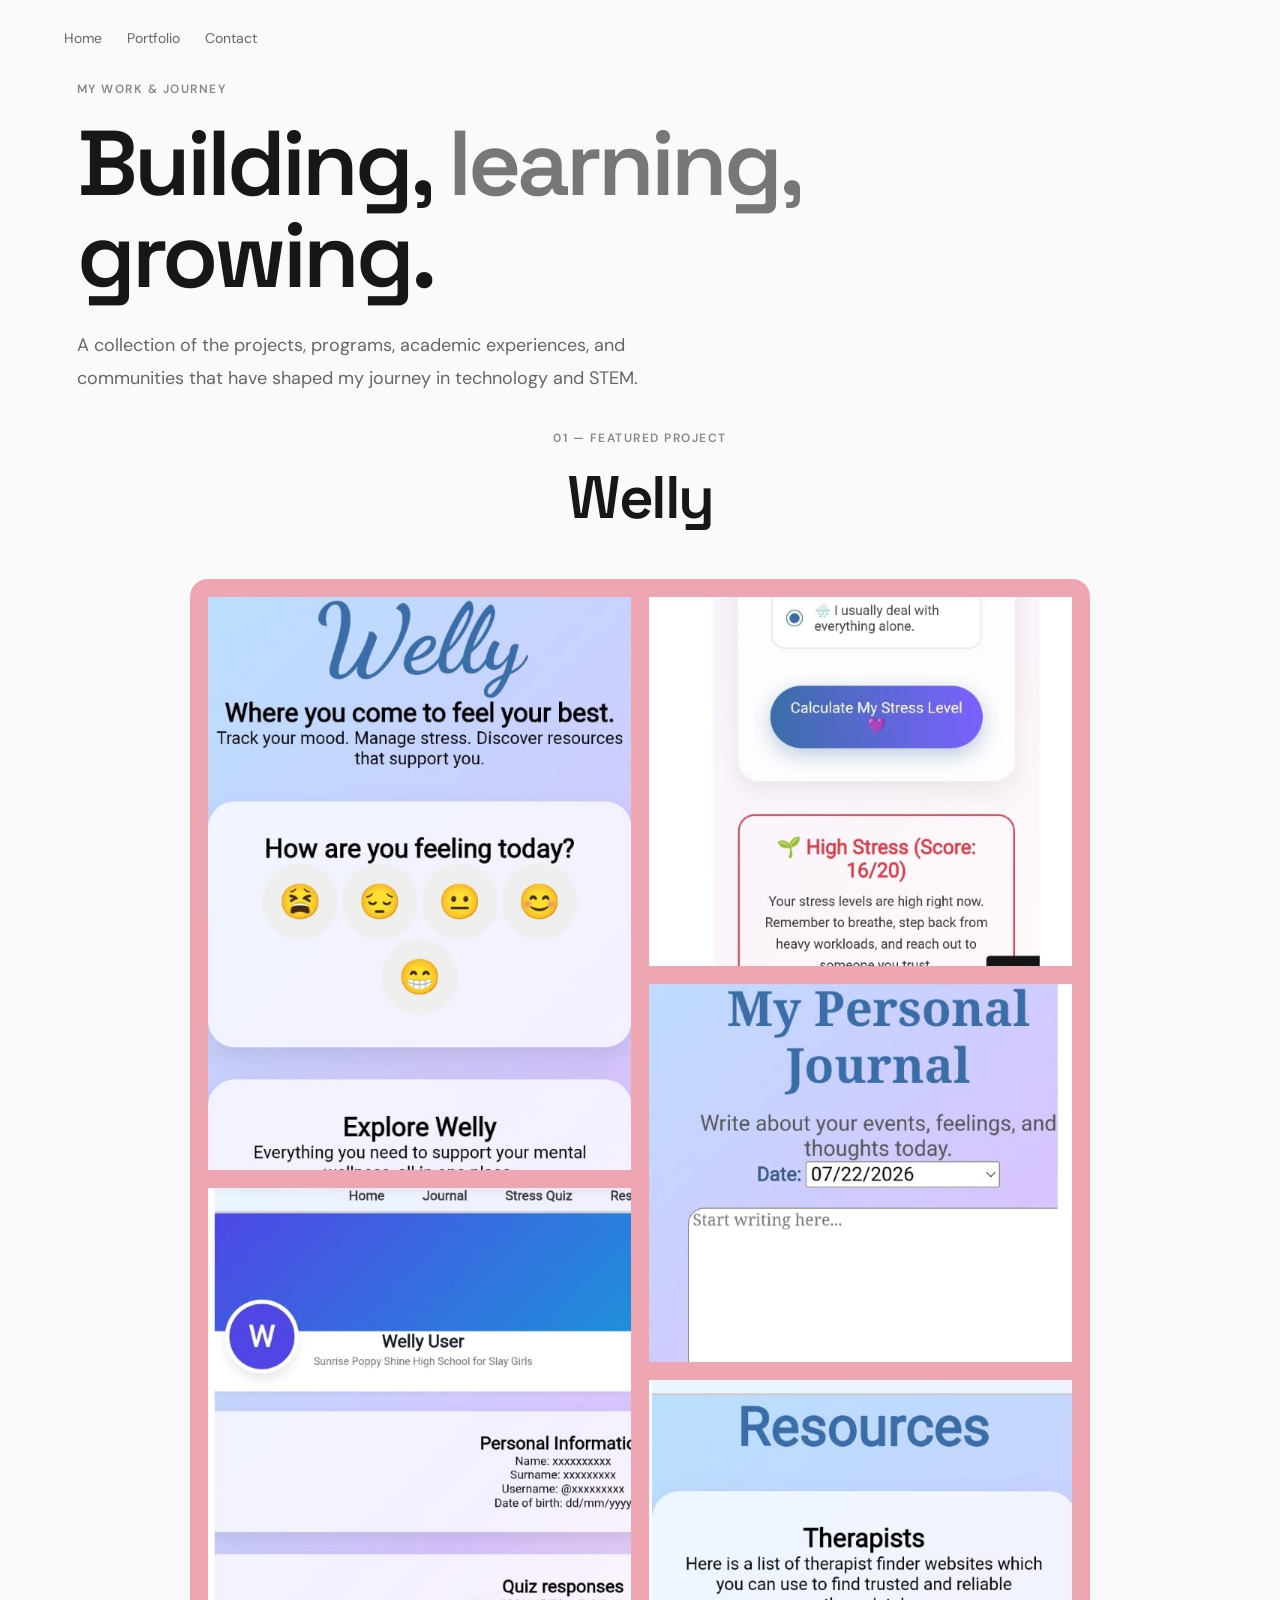
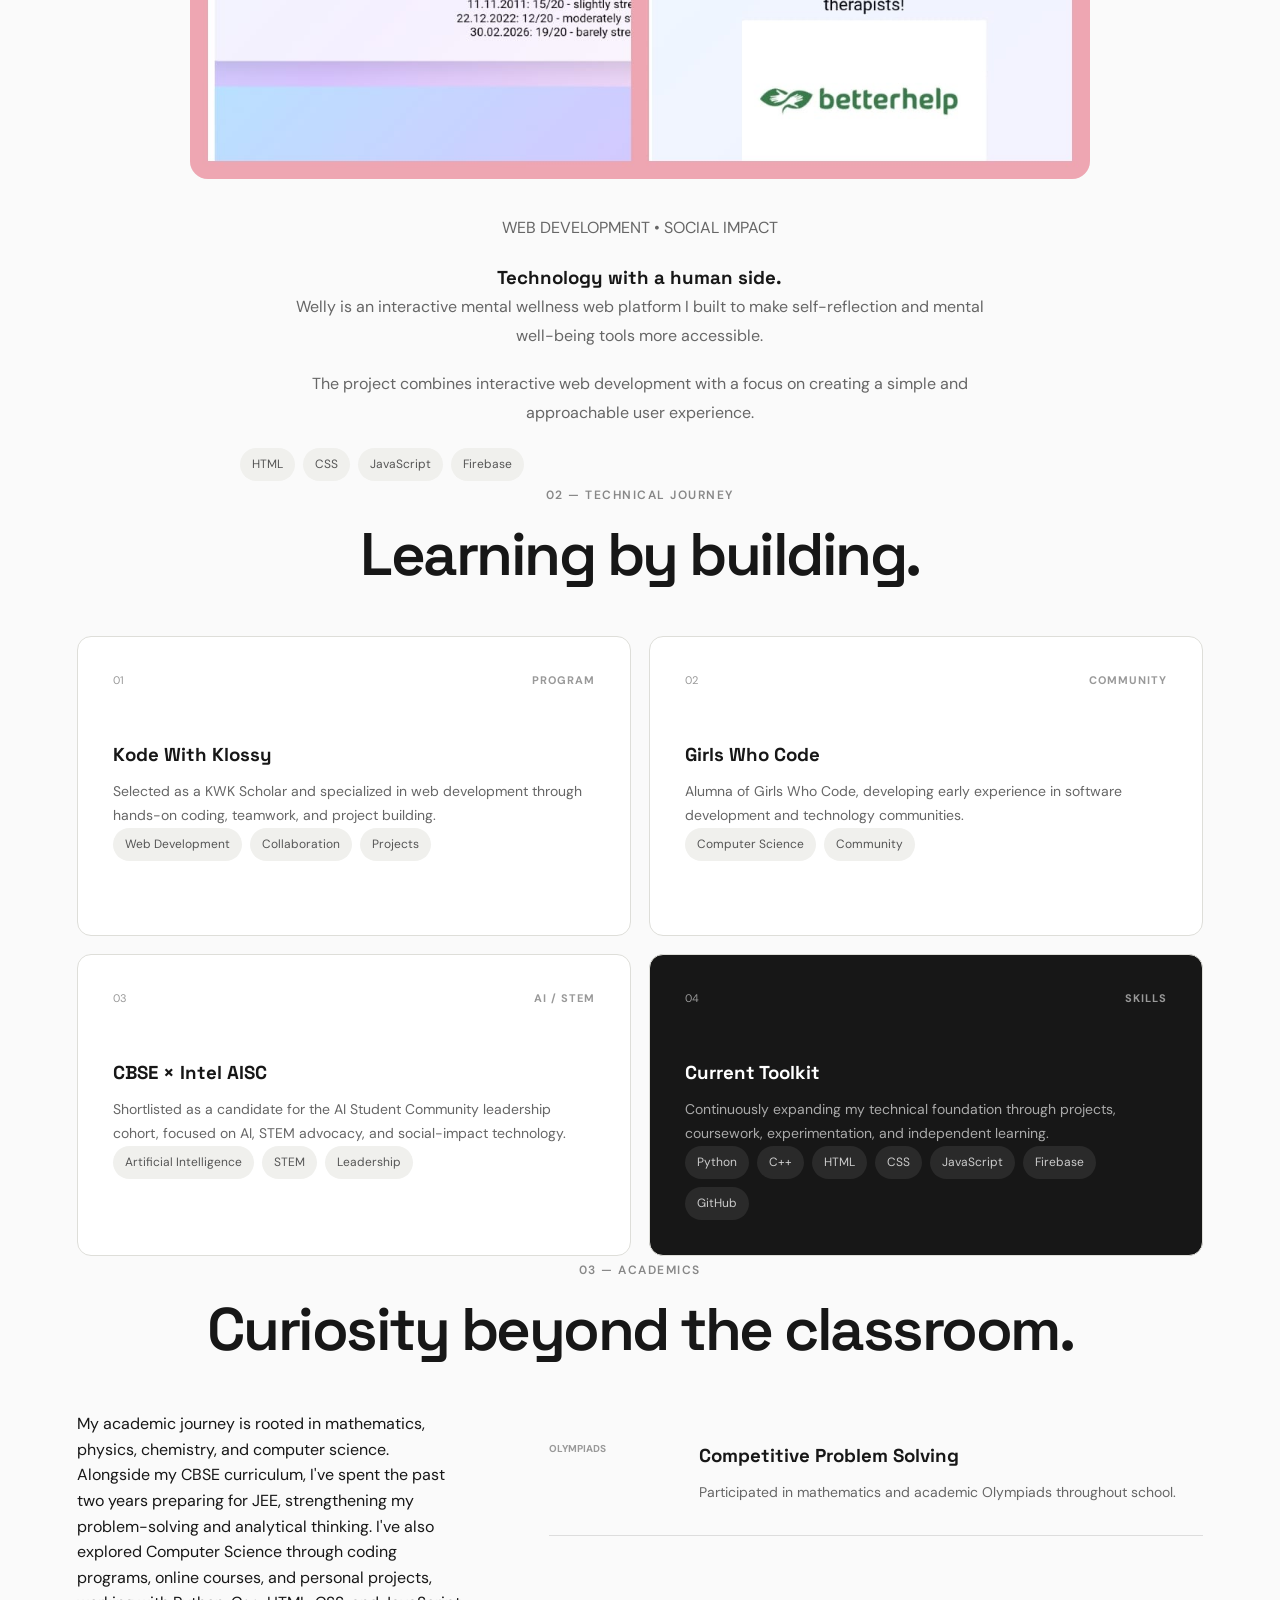
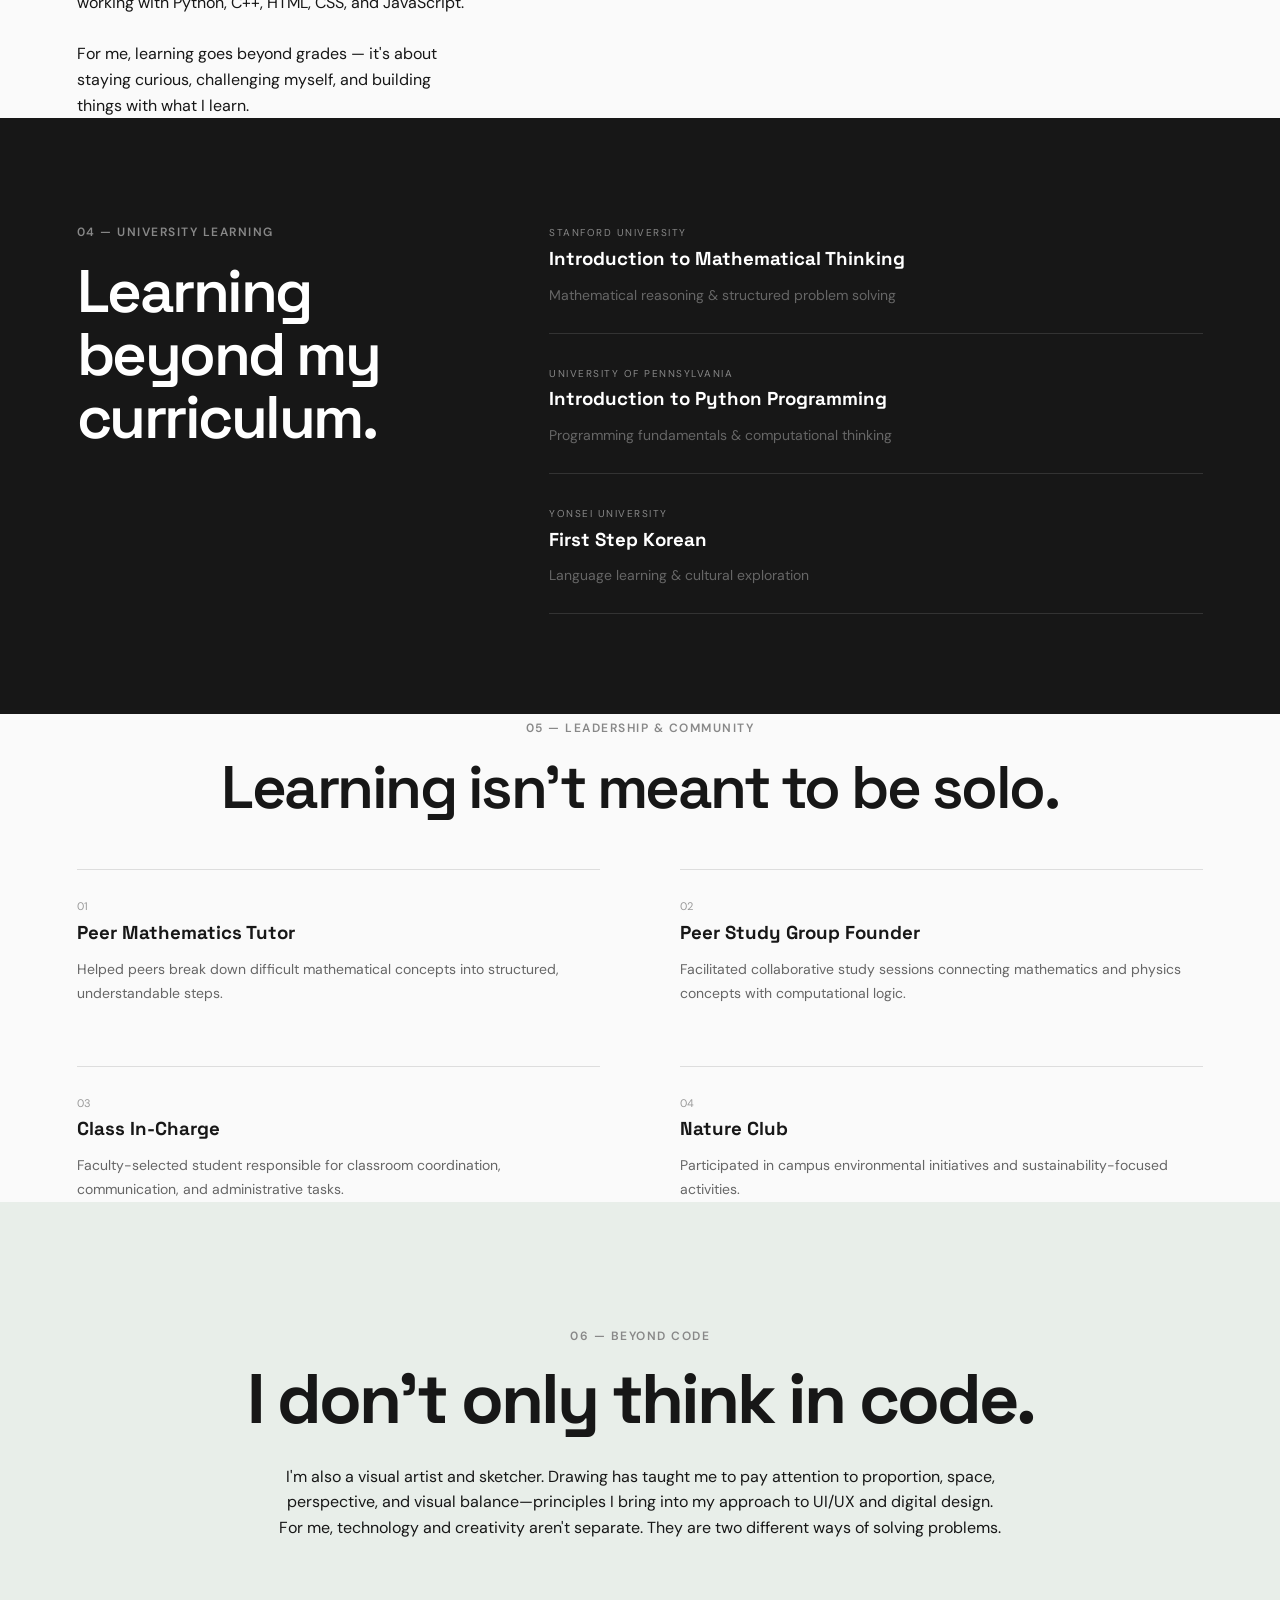
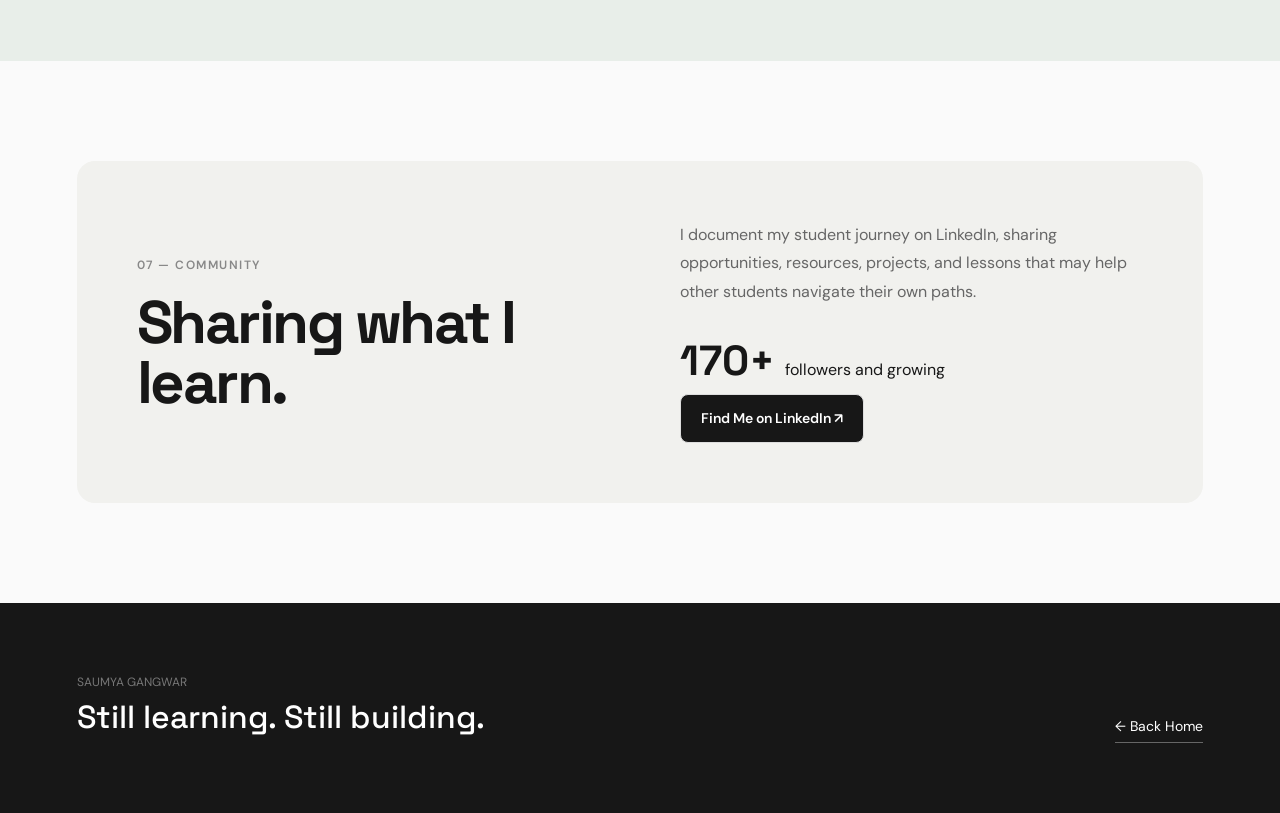
==== portfolio.html @ 882fe570 "Revise academic section in portfolio.html Updated academic introduction and removed details for grad" ====
<!DOCTYPE html>
<html lang="en">

<head>
    <meta charset="UTF-8">
    <meta name="viewport" content="width=device-width, initial-scale=1.0">

    <title>Portfolio | Saumya Gangwar</title>

    <link rel="stylesheet" href="style.css">
</head>

<body>

    <!-- ================= NAVIGATION ================= -->

    <nav>
        
        <ul class="nav-links">
            <li>
                <a href="index.html">Home</a>
            </li>

            <li>
                <a href="portfolio.html" class="active">Portfolio</a>
            </li>

            <li>
                <a href="#contact">Contact</a>
            </li>
        </ul>
    </nav>


    <!-- ================= PORTFOLIO HERO ================= -->

    <header class="portfolio-hero">

        <div class="portfolio-hero-inner">

            <p class="eyebrow">
                MY WORK & JOURNEY
            </p>

            <h1>
                Building,
                <span>learning,</span>
                growing.
            </h1>

            <p class="portfolio-intro">
                A collection of the projects, programs, academic
                experiences, and communities that have shaped my
                journey in technology and STEM.
            </p>

        </div>

    </header>


    <!-- ================= FEATURED PROJECT ================= -->

    <section class="portfolio-section featured-work">

        <div class="section-heading">

            <div>
                <p class="section-label">
                    01 — FEATURED PROJECT
                </p>

                <h2>
                    Welly
                </h2>
            </div>

            <p class="section-number">
                01
            </p>

        </div>


        <!-- WELLY PROJECT -->

        <div class="featured-project">

            <!-- IMAGE -->

            <div class="project-image">

                <img
                    src="welly.jpeg"
                    alt="Welly mental wellness platform"
                >

            </div>


            <!-- PROJECT INFORMATION -->

            <div class="featured-content">

                <p class="project-category">
                    WEB DEVELOPMENT • SOCIAL IMPACT
                </p>

                <h3>
                    Technology with a
                    human side.
                </h3>

                <p>
                    Welly is an interactive mental wellness web
                    platform I built to make self-reflection and
                    mental well-being tools more accessible.
                </p>

                <p>
                    The project combines interactive web development
                    with a focus on creating a simple and approachable
                    user experience.
                </p>


                <!-- TECHNOLOGIES -->

                <div class="tech-stack">

                    <span>HTML</span>
                    <span>CSS</span>
                    <span>JavaScript</span>
                    <span>Firebase</span>

                </div>

            </div>

        </div>

    </section>


    <!-- ================= TECHNICAL JOURNEY ================= -->

    <section class="portfolio-section light-section">

        <div class="section-heading">

            <div>

                <p class="section-label">
                    02 — TECHNICAL JOURNEY
                </p>

                <h2>
                    Learning by building.
                </h2>

            </div>

            <p class="section-number">
                02
            </p>

        </div>


        <div class="experience-grid">


            <!-- KODE WITH KLOSSY -->

            <article class="experience-card">

                <div class="card-top">

                    <span class="card-number">
                        01
                    </span>

                    <span class="card-type">
                        PROGRAM
                    </span>

                </div>

                <h3>
                    Kode With Klossy
                </h3>

                <p>
                    Selected as a KWK Scholar and specialized in
                    web development through hands-on coding,
                    teamwork, and project building.
                </p>

                <div class="card-tags">

                    <span>Web Development</span>
                    <span>Collaboration</span>
                    <span>Projects</span>

                </div>

            </article>


            <!-- GIRLS WHO CODE -->

            <article class="experience-card">

                <div class="card-top">

                    <span class="card-number">
                        02
                    </span>

                    <span class="card-type">
                        COMMUNITY
                    </span>

                </div>

                <h3>
                    Girls Who Code
                </h3>

                <p>
                    Alumna of Girls Who Code, developing early
                    experience in software development and
                    technology communities.
                </p>

                <div class="card-tags">

                    <span>Computer Science</span>
                    <span>Community</span>

                </div>

            </article>


            <!-- AI STUDENT COMMUNITY -->

            <article class="experience-card">

                <div class="card-top">

                    <span class="card-number">
                        03
                    </span>

                    <span class="card-type">
                        AI / STEM
                    </span>

                </div>

                <h3>
                    CBSE × Intel AISC
                </h3>

                <p>
                    Shortlisted as a candidate for the AI Student
                    Community leadership cohort, focused on
                    AI, STEM advocacy, and social-impact technology.
                </p>

                <div class="card-tags">

                    <span>Artificial Intelligence</span>
                    <span>STEM</span>
                    <span>Leadership</span>

                </div>

            </article>


            <!-- SKILLS -->

            <article class="experience-card dark-card">

                <div class="card-top">

                    <span class="card-number">
                        04
                    </span>

                    <span class="card-type">
                        SKILLS
                    </span>

                </div>

                <h3>
                    Current Toolkit
                </h3>

                <p>
                    Continuously expanding my technical foundation
                    through projects, coursework, experimentation,
                    and independent learning.
                </p>

                <div class="card-tags">

                    <span>Python</span>
                    <span>C++</span>
                    <span>HTML</span>
                    <span>CSS</span>
                    <span>JavaScript</span>
                    <span>Firebase</span>
                    <span>GitHub</span>

                </div>

            </article>

        </div>

    </section>


    <!-- ================= ACADEMICS ================= -->

    <section class="portfolio-section">

        <div class="section-heading">

            <div>

                <p class="section-label">
                    03 — ACADEMICS
                </p>

                <h2>
                    Curiosity beyond
                    the classroom.
                </h2>

            </div>

            <p class="section-number">
                03
            </p>

        </div>


        <div class="academic-layout">


            <div class="academic-intro">

               <p>
    My academic journey is rooted in mathematics,
    physics, chemistry, and computer science.
</p>

<p>
    Alongside my CBSE curriculum, I've spent the past two years
    preparing for JEE, strengthening my problem-solving and
    analytical thinking. I've also explored Computer Science
    through coding programs, online courses, and personal projects,
    working with Python, C++, HTML, CSS, and JavaScript.
    <br><br>
    For me, learning goes beyond grades — it's about staying
    curious, challenging myself, and building things with what I learn.
</p>
            </div>


            <div class="academic-list">


                


              
                    


                <div class="academic-item">

                    <span class="academic-year">
                        OLYMPIADS
                    </span>

                    <div>

                        <h3>
                            Competitive Problem Solving
                        </h3>

                        <p>
                            Participated in mathematics and
                            academic Olympiads throughout school.
                        </p>

                    </div>

                </div>

            </div>

        </div>

    </section>


    <!-- ================= COURSES ================= -->

    <section class="credentials">

        <div class="credentials-inner">

            <div>

                <p class="section-label">
                    04 — UNIVERSITY LEARNING
                </p>

                <h2>
                    Learning beyond
                    my curriculum.
                </h2>

            </div>


            <div class="course-list">


                <div class="course">

                    <span>
                        STANFORD UNIVERSITY
                    </span>

                    <h3>
                        Introduction to Mathematical Thinking
                    </h3>

                    <p>
                        Mathematical reasoning & structured
                        problem solving
                    </p>

                </div>


                <div class="course">

                    <span>
                        UNIVERSITY OF PENNSYLVANIA
                    </span>

                    <h3>
                        Introduction to Python Programming
                    </h3>

                    <p>
                        Programming fundamentals &
                        computational thinking
                    </p>

                </div>


                <div class="course">

                    <span>
                        YONSEI UNIVERSITY
                    </span>

                    <h3>
                        First Step Korean
                    </h3>

                    <p>
                        Language learning & cultural exploration
                    </p>

                </div>

            </div>

        </div>

    </section>


    <!-- ================= LEADERSHIP ================= -->

    <section class="portfolio-section">

        <div class="section-heading">

            <div>

                <p class="section-label">
                    05 — LEADERSHIP & COMMUNITY
                </p>

                <h2>
                    Learning isn't
                    meant to be solo.
                </h2>

            </div>

            <p class="section-number">
                05
            </p>

        </div>


        <div class="leadership-grid">


            <article>

                <span>01</span>

                <h3>
                    Peer Mathematics Tutor
                </h3>

                <p>
                    Helped peers break down difficult mathematical
                    concepts into structured, understandable steps.
                </p>

            </article>


            <article>

                <span>02</span>

                <h3>
                    Peer Study Group Founder
                </h3>

                <p>
                    Facilitated collaborative study sessions
                    connecting mathematics and physics concepts
                    with computational logic.
                </p>

            </article>


            <article>

                <span>03</span>

                <h3>
                    Class In-Charge
                </h3>

                <p>
                    Faculty-selected student responsible for
                    classroom coordination, communication,
                    and administrative tasks.
                </p>

            </article>


            <article>

                <span>04</span>

                <h3>
                    Nature Club
                </h3>

                <p>
                    Participated in campus environmental initiatives
                    and sustainability-focused activities.
                </p>

            </article>

        </div>

    </section>


    <!-- ================= CREATIVE SIDE ================= -->

    <section class="creative-section">

        <div class="creative-content">

            <p class="section-label">
                06 — BEYOND CODE
            </p>

            <h2>
                I don't only
                think in code.
            </h2>

            <p>
                I'm also a visual artist and sketcher. Drawing has
                taught me to pay attention to proportion, space,
                perspective, and visual balance—principles I bring
                into my approach to UI/UX and digital design.
            </p>

            <p>
                For me, technology and creativity aren't separate.
                They are two different ways of solving problems.
            </p>

        </div>

    </section>


    <!-- ================= COMMUNITY / CONTACT ================= -->

    <section class="community-section" id="contact">

        <div class="community-card">

            <div>

                <p class="section-label">
                    07 — COMMUNITY
                </p>

                <h2>
                    Sharing what
                    I learn.
                </h2>

            </div>


            <div class="community-text">

                <p>
                    I document my student journey on LinkedIn,
                    sharing opportunities, resources, projects,
                    and lessons that may help other students
                    navigate their own paths.
                </p>


                <div class="community-stat">

                    <strong>
                        170+
                    </strong>

                    <span>
                        followers and growing
                    </span>

                </div>


                <a
                    href="https://www.linkedin.com/in/saumya-gangwar-92117240a/"
                    class="btn primary"
                    target="_blank"
                    rel="noopener noreferrer"
                >
                    Find Me on LinkedIn ↗
                </a>

            </div>

        </div>

    </section>


    <!-- ================= FOOTER ================= -->

    <footer>

        <div>

            <p class="footer-small">
                SAUMYA GANGWAR
            </p>

            <h2>
                Still learning.
                Still building.
            </h2>

        </div>


        <a href="index.html">
            ← Back Home
        </a>

    </footer>


</body>

</html>
---- style.css ----
@import url('https://fonts.googleapis.com/css2?family=DM+Sans:wght@400;500;600;700&family=Space+Grotesk:wght@400;500;600;700&display=swap');

* {
    margin: 0;
    padding: 0;
    box-sizing: border-box;
}

html { scroll-behavior: smooth; }

body {
    font-family: "DM Sans", sans-serif;
    background: #fafafa;
    color: #171717;
    line-height: 1.6;
}

a {
    text-decoration: none;
    color: inherit;
}

.container,
nav,
.hero,
.project-section,
.portfolio-hero,
.portfolio-section,
.community-section,
.stats {
    width: 88%;
    max-width: 1200px;
    margin: auto;
}

h1, h2, h3, .logo, .stat-number,
.project-info h3, .featured-content h3 {
    font-family: "Space Grotesk", sans-serif;
}


/* NAVBAR */

nav {
    height: 80px;
    display: flex;
    justify-content: space-between;
    align-items: center;
}

.logo {
    font-size: 22px;
    font-weight: 700;
    letter-spacing: -1px;
}

.nav-links {
    display: flex;
    gap: 35px;
    list-style: none;
}

.nav-links a {
    font-size: 14px;
    color: #555;
    transition: .25s;
}

.nav-links a:hover { color: #111; }


/* HERO */

.hero {
    min-height: calc(100vh - 80px);
    display: flex;
    align-items: center;
}

.hero-content,
.portfolio-hero-inner {
    max-width: 850px;
}

.eyebrow,
.section-label {
    display: inline-block;
    font-size: 12px;
    font-weight: 600;
    letter-spacing: 1.5px;
    color: #888;
    margin-bottom: 18px;
}

.hero h1,
.portfolio-hero h1 {
    font-size: clamp(52px, 8vw, 92px);
    line-height: 1;
    letter-spacing: -4px;
    font-weight: 600;
    margin-bottom: 28px;
}

.hero h1 span,
.portfolio-hero h1 span { color: #777; }

.hero-description,
.portfolio-intro {
    max-width: 650px;
    font-size: 18px;
    line-height: 1.8;
    color: #666;
    margin-bottom: 30px;
}


/* BUTTONS */

.buttons {
    display: flex;
    gap: 12px;
    flex-wrap: wrap;
}

.btn {
    display: inline-flex;
    justify-content: center;
    align-items: center;
    padding: 12px 20px;
    border: 1px solid #ddd;
    border-radius: 8px;
    background: white;
    font-size: 14px;
    font-weight: 600;
    transition: .25s;
}

.btn:hover {
    transform: translateY(-2px);
    border-color: #aaa;
}

.btn.primary {
    background: #171717;
    color: white;
}


/* ABOUT */

.about {
    padding: 110px 0;
    background: #f1f1ee;
}

.about-grid {
    width: 88%;
    max-width: 1200px;
    margin: auto;
    display: grid;
    grid-template-columns: .9fr 1.1fr;
    gap: 90px;
}

.about h2,
.project-section h2,
.section-heading h2,
.credentials h2 {
    font-size: clamp(38px, 5vw, 60px);
    line-height: 1.05;
    letter-spacing: -2.5px;
    font-weight: 600;
}

.about-text {
    padding-top: 30px;
    max-width: 600px;
}

.about-text p,
.featured-content p,
.community-text p {
    color: #666;
    line-height: 1.8;
    margin-bottom: 20px;
}

/* IMAGE */
.project-visual,
.project-image {
    width: 100%;
    height: 360px;
    border-radius: 16px;
    overflow: hidden;
    background: #eee;
}

.project-visual img,
.project-image img {
    width: 100%;
    height: 100%;
    object-fit: contain;
    display: block;
}


/* TAGS */

.tags,
.tech-stack,
.card-tags {
    display: flex;
    flex-wrap: wrap;
    gap: 8px;
}

.tags { margin-bottom: 25px; }

.tag,
.tech-stack span,
.card-tags span {
    padding: 7px 12px;
    border-radius: 50px;
    background: #f0f0ed;
    color: #555;
    font-size: 12px;
}
/* PORTFOLIO FEATURED PROJECT */

.portfolio-project {
    max-width: 1000px;
    margin: 0 auto;
    text-align: center;
}

.portfolio-project .project-info {
    max-width: 800px;
    margin: 0 auto 40px;
}

.portfolio-project .project-info h3 {
    font-size: 52px;
    margin-bottom: 20px;
}

.portfolio-project .project-info p {
    max-width: 700px;
    margin: 0 auto 20px;
    color: #666;
}

.portfolio-project .tags {
    justify-content: center;
}

.portfolio-project .project-visual {
    width: 100%;
    height: 500px;
}

.portfolio-project .project-visual img {
    width: 100%;
    height: 100%;
    object-fit: contain;
}

/* STATS */

.stats {
    padding: 70px 0;
    display: grid;
    grid-template-columns: repeat(3, 1fr);
    border-block: 1px solid #e5e5e5;
}

.stat {
    padding: 10px 35px;
    border-right: 1px solid #e5e5e5;
}

.stat:first-child { padding-left: 0; }
.stat:last-child { border: 0; }

.stat-number {
    font-size: 38px;
    font-weight: 600;
}

.stat p {
    font-size: 13px;
    color: #777;
}


/* FEATURED PROJECT */
.welly {
  text-align: center;
}
.featured-project {
    display: flex !important;
    flex-direction: column !important;
    align-items: center !important;
    text-align: center;
    gap: 30px;
}

.featured-project .project-category {
    text-align: center;
}

.featured-project .project-image {
    width: min(850px, 100%);
    height: 450px;
    margin: 0 auto;
}

.featured-project .project-image img {
    width: 100%;
    height: 100%;
    object-fit: contain;
    display: block;
}

.featured-content {
    width: 100%;
    max-width: 800px;
    margin: 0 auto;
    text-align: center;
}


/* EXPERIENCE */

.experience-grid,
.leadership-grid {
    display: grid;
    grid-template-columns: repeat(2, 1fr);
    gap: 18px;
}

.experience-card {
    padding: 35px;
    min-height: 300px;
    background: white;
    border: 1px solid #deded9;
    border-radius: 14px;
    transition: .25s;
}

.experience-card:hover {
    transform: translateY(-4px);
}

.card-top {
    display: flex;
    justify-content: space-between;
    margin-bottom: 50px;
}

.card-number,
.card-type {
    font-size: 11px;
    color: #999;
}

.card-type {
    font-weight: 700;
    letter-spacing: 1px;
}

.experience-card h3,
.academic-item h3,
.course h3,
.leadership-grid h3 {
    margin-bottom: 10px;
}

.experience-card p,
.academic-item p,
.course p,
.leadership-grid p {
    color: #666;
    font-size: 14px;
    line-height: 1.7;
}

.dark-card {
    background: #171717;
    color: white;
}

.dark-card p { color: #aaa; }
.dark-card .card-tags span {
    background: #2a2a2a;
    color: #ccc;
}


/* ACADEMICS */

.academic-layout,
.credentials-inner,
.community-card {
    display: grid;
    grid-template-columns: .75fr 1.25fr;
    gap: 80px;
}

.academic-item {
    display: grid;
    grid-template-columns: 120px 1fr;
    gap: 30px;
    padding: 30px 0;
    border-bottom: 1px solid #ddd;
}

.academic-year {
    font-size: 10px;
    font-weight: 700;
    color: #999;
}


/* CREDENTIALS */

.credentials {
    padding: 100px 6%;
    background: #171717;
    color: white;
}

.credentials-inner {
    max-width: 1200px;
    margin: auto;
}

.credentials h2 {
    margin-bottom: 20px;
}

.course {
    padding: 25px 0;
    border-bottom: 1px solid #333;
}

.course:first-child { padding-top: 0; }

.course span {
    font-size: 10px;
    letter-spacing: 1.5px;
    color: #888;
}


/* LEADERSHIP */

.leadership-grid {
    gap: 60px 80px;
}

.leadership-grid article {
    border-top: 1px solid #ddd;
    padding-top: 22px;
}

.leadership-grid article > span {
    font-size: 11px;
    color: #999;
}


/* CREATIVE */

.creative-section {
    padding: 120px 6%;
    background: #e8eee9;
    text-align: center;
}

.creative-content {
    max-width: 800px;
    margin: auto;
}

.creative-content h2 {
    font-size: clamp(42px, 6vw, 70px);
    line-height: 1;
    letter-spacing: -3px;
    margin-bottom: 30px;
}


/* COMMUNITY */

.community-section {
    padding: 100px 0;
}

.community-card {
    grid-template-columns: 1fr 1fr;
    padding: 60px;
    background: #f1f1ee;
    border-radius: 18px;
    align-items: center;
}

.community-card h2 {
    font-size: clamp(40px, 5vw, 60px);
    line-height: 1;
    letter-spacing: -2.5px;
}

.community-stat {
    display: flex;
    align-items: baseline;
    gap: 10px;
}

.community-stat strong {
    font-family: "Space Grotesk";
    font-size: 42px;
}


/* FOOTER */

footer {
    padding: 70px 6%;
    background: #171717;
    color: white;
    display: flex;
    justify-content: space-between;
    align-items: flex-end;
    gap: 30px;
}

footer h2 {
    font-family: "Space Grotesk";
    font-size: 32px;
    font-weight: 500;
}

footer p,
.footer-small {
    color: #777;
    font-size: 12px;
}

.footer-link,
footer > a {
    font-size: 14px;
    border-bottom: 1px solid #666;
    padding-bottom: 5px;
}


/* MOBILE */

@media (max-width: 768px) {

    .container,
    nav,
    .hero,
    .project-section,
    .portfolio-hero,
    .portfolio-section,
    .community-section,
    .stats {
        width: 90%;
    }

    .nav-links { gap: 18px; }
    .nav-links a { font-size: 13px; }

    .hero { min-height: 85vh; }

    .hero h1,
    .portfolio-hero h1 {
        font-size: clamp(48px, 14vw, 70px);
        letter-spacing: -3px;
    }

    .hero-description,
    .portfolio-intro {
        font-size: 16px;
    }

    .about {
        padding: 80px 0;
    }

    .about-grid,
    .project-card,
    .featured-project,
    .academic-layout,
    .credentials-inner,
    .community-card,
    .experience-grid,
    .leadership-grid {
        grid-template-columns: 1fr;
    }

    .about-grid {
        width: 90%;
        gap: 30px;
    }

    .about-text { padding-top: 0; }

    .project-section,
    .portfolio-section {
        padding: 75px 0;
    }

    .project-card {
        padding: 25px;
        gap: 30px;
    }

    .project-visual { min-height: 220px; }

    .featured-project { gap: 35px; }

    .featured-content h3,
    .project-info h3 {
        font-size: 34px;
    }

    .section-number { display: none; }

    .experience-card { min-height: auto; }

    .academic-item {
        grid-template-columns: 1fr;
        gap: 8px;
    }

    .credentials {
        padding: 75px 6%;
    }

    .community-card {
        padding: 35px;
        gap: 35px;
    }

    .stats {
        grid-template-columns: 1fr;
        gap: 10px;
    }

    .stat {
        padding: 20px 0;
        border-right: 0;
        border-bottom: 1px solid #e5e5e5;
    }

    .stat:last-child { border-bottom: 0; }

    footer {
        flex-direction: column;
        align-items: flex-start;
        gap: 30px;
    }
}
nav {
    width: 90%;
    max-width: 1200px;
    height: 75px;
    margin: auto;
    display: flex;
    justify-content: space-between;
    align-items: center;
}

.logo {
    font-family: "Space Grotesk", sans-serif;
    font-size: 22px;
    font-weight: 700;
}

.nav-links {
    display: flex;
    gap: 25px;
    list-style: none;
}

.nav-links a {
    font-size: 14px;
    color: #666;
    transition: .2s;
}

.nav-links a:hover {
    color: #111;
}
/* FEATURED PROJECT - PORTFOLIO */

.portfolio-section .section-heading {
    display: block;
    text-align: center;
    margin-bottom: 50px;
}

.portfolio-section .section-heading .section-number {
    display: none;
}

.portfolio-section .featured-project {
    width: 100%;
    display: flex;
    flex-direction: column;
    align-items: center;
    gap: 35px;
    text-align: center;
}

.portfolio-section .featured-project .project-image {
    width: min(900px, 100%);
    height: auto;
    margin: 0 auto;
    border-radius: 18px;
    overflow: hidden;
    background: #eee;
}

.portfolio-section .featured-project .project-image img {
    width: 100%;
    height: auto;
    display: block;
    object-fit: contain;
}

.portfolio-section .featured-content {
    width: 100%;
    max-width: 800px;
    margin: 0 auto;
    text-align: center;
}

.portfolio-section .featured-content .project-category {
    text-align: center;
}

.portfolio-section .featured-content h3 {
    text-align: center;
}

.portfolio-section .featured-content p {
    max-width: 700px;
    margin-left: auto;
    margin-right: auto;
}
/* WELLY PORTFOLIO PROJECT */

.welly-project {
    display: flex !important;
    flex-direction: column !important;
    align-items: center !important;
    width: 100% !important;
    max-width: 1000px !important;
    margin: 0 auto !important;
    padding: 0 !important;
    gap: 35px !important;
    background: transparent !important;
    border: 0 !important;
}

.welly-project .project-info {
    width: 100%;
    max-width: 800px;
    text-align: center;
}

.welly-project .project-info h3 {
    font-size: 52px;
    margin-bottom: 20px;
}

.welly-project .project-info p {
    max-width: 700px;
    margin: 0 auto 20px;
}

.welly-project .tags {
    justify-content: center;
}

.welly-project .project-visual {
    width: 100% !important;
    height: 500px !important;
    margin: 0 auto !important;
    overflow: hidden !important;
}

.welly-project .project-visual img {
    width: 100% !important;
    height: 100% !important;
    object-fit: contain !important;
    display: block !important;
}
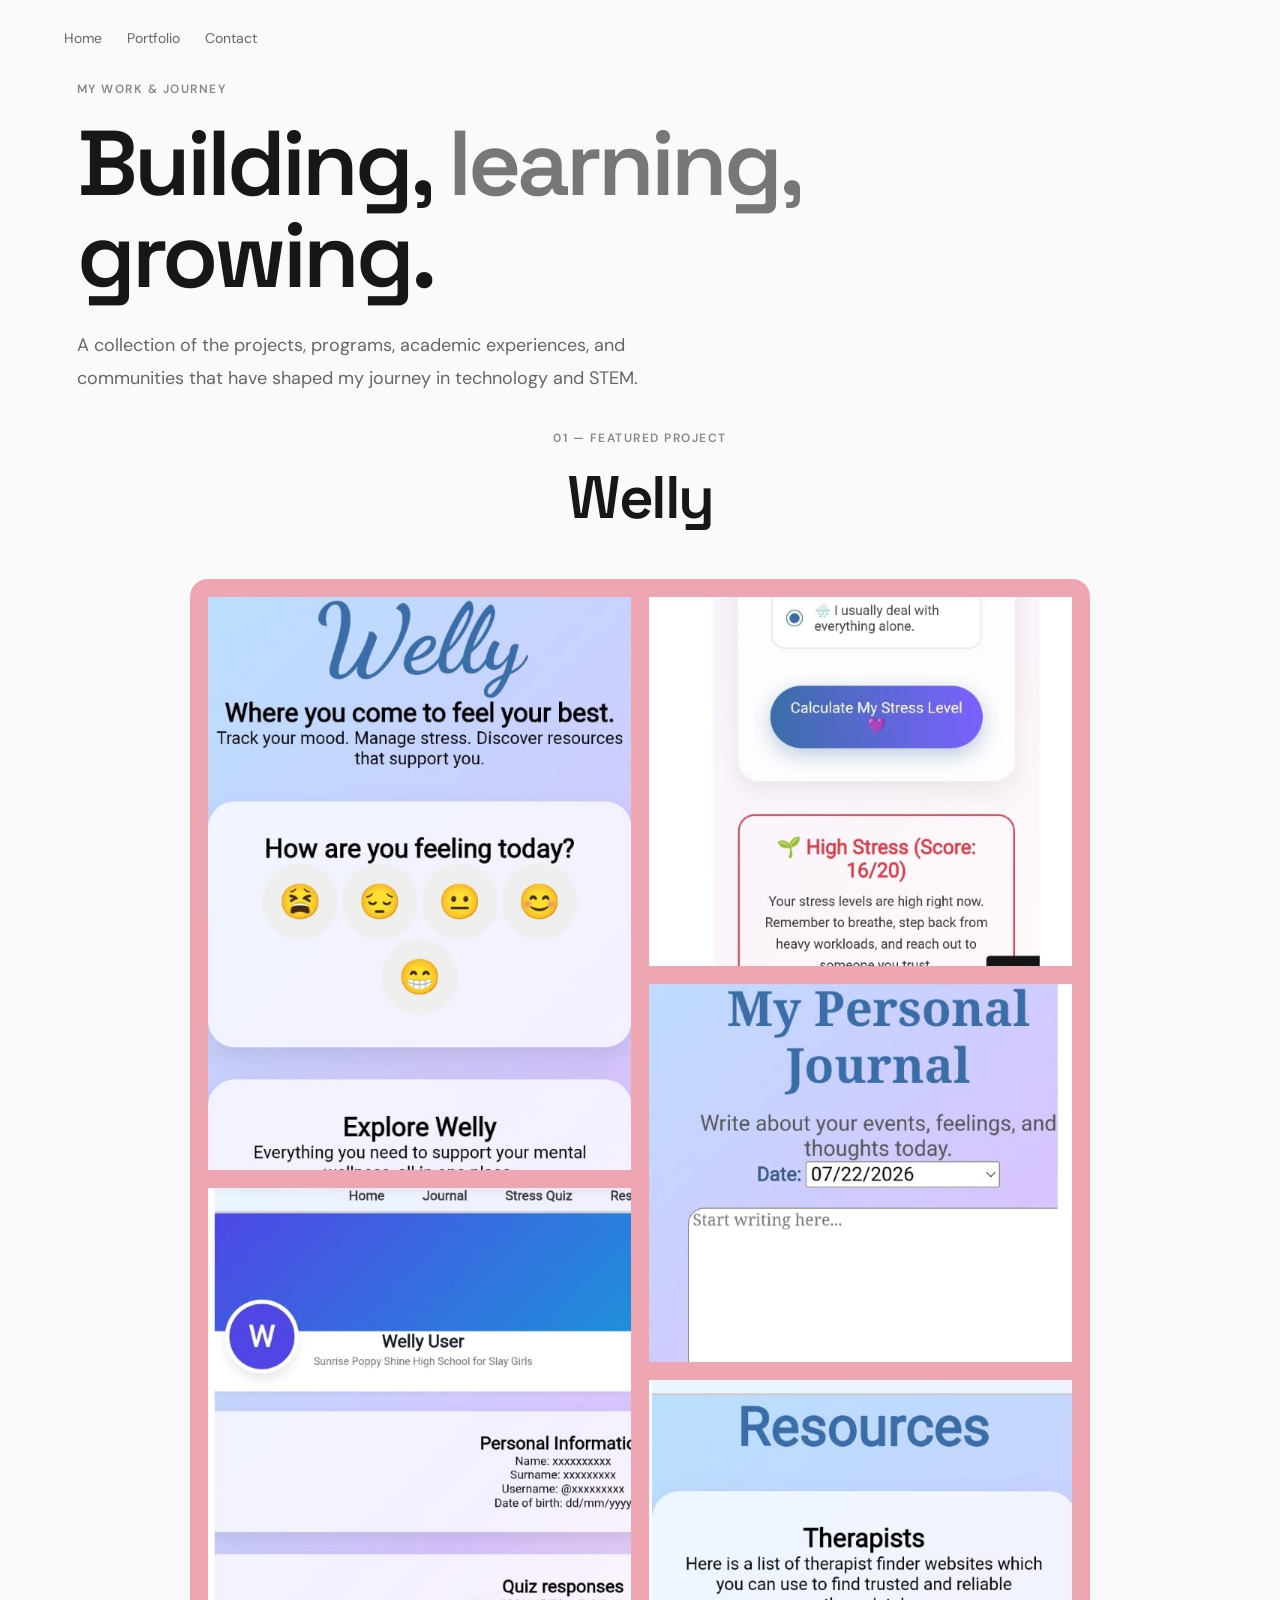
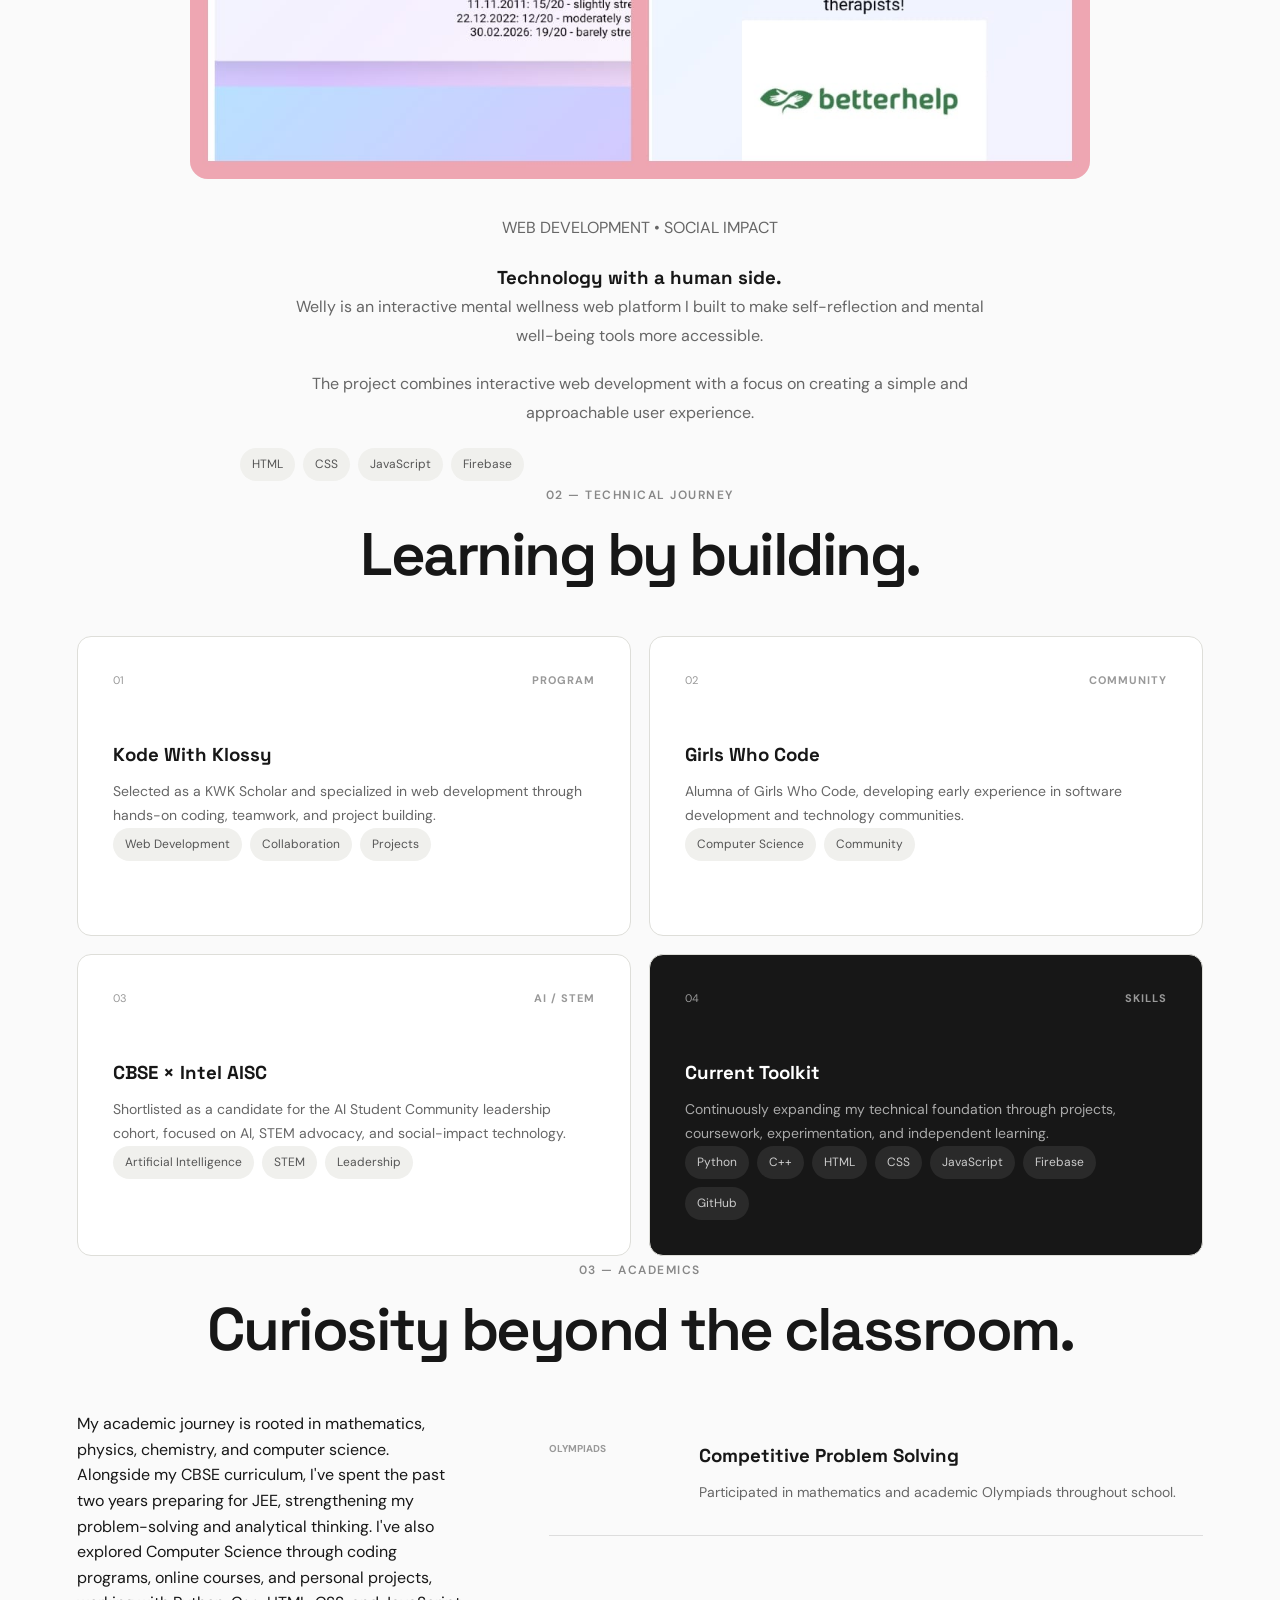
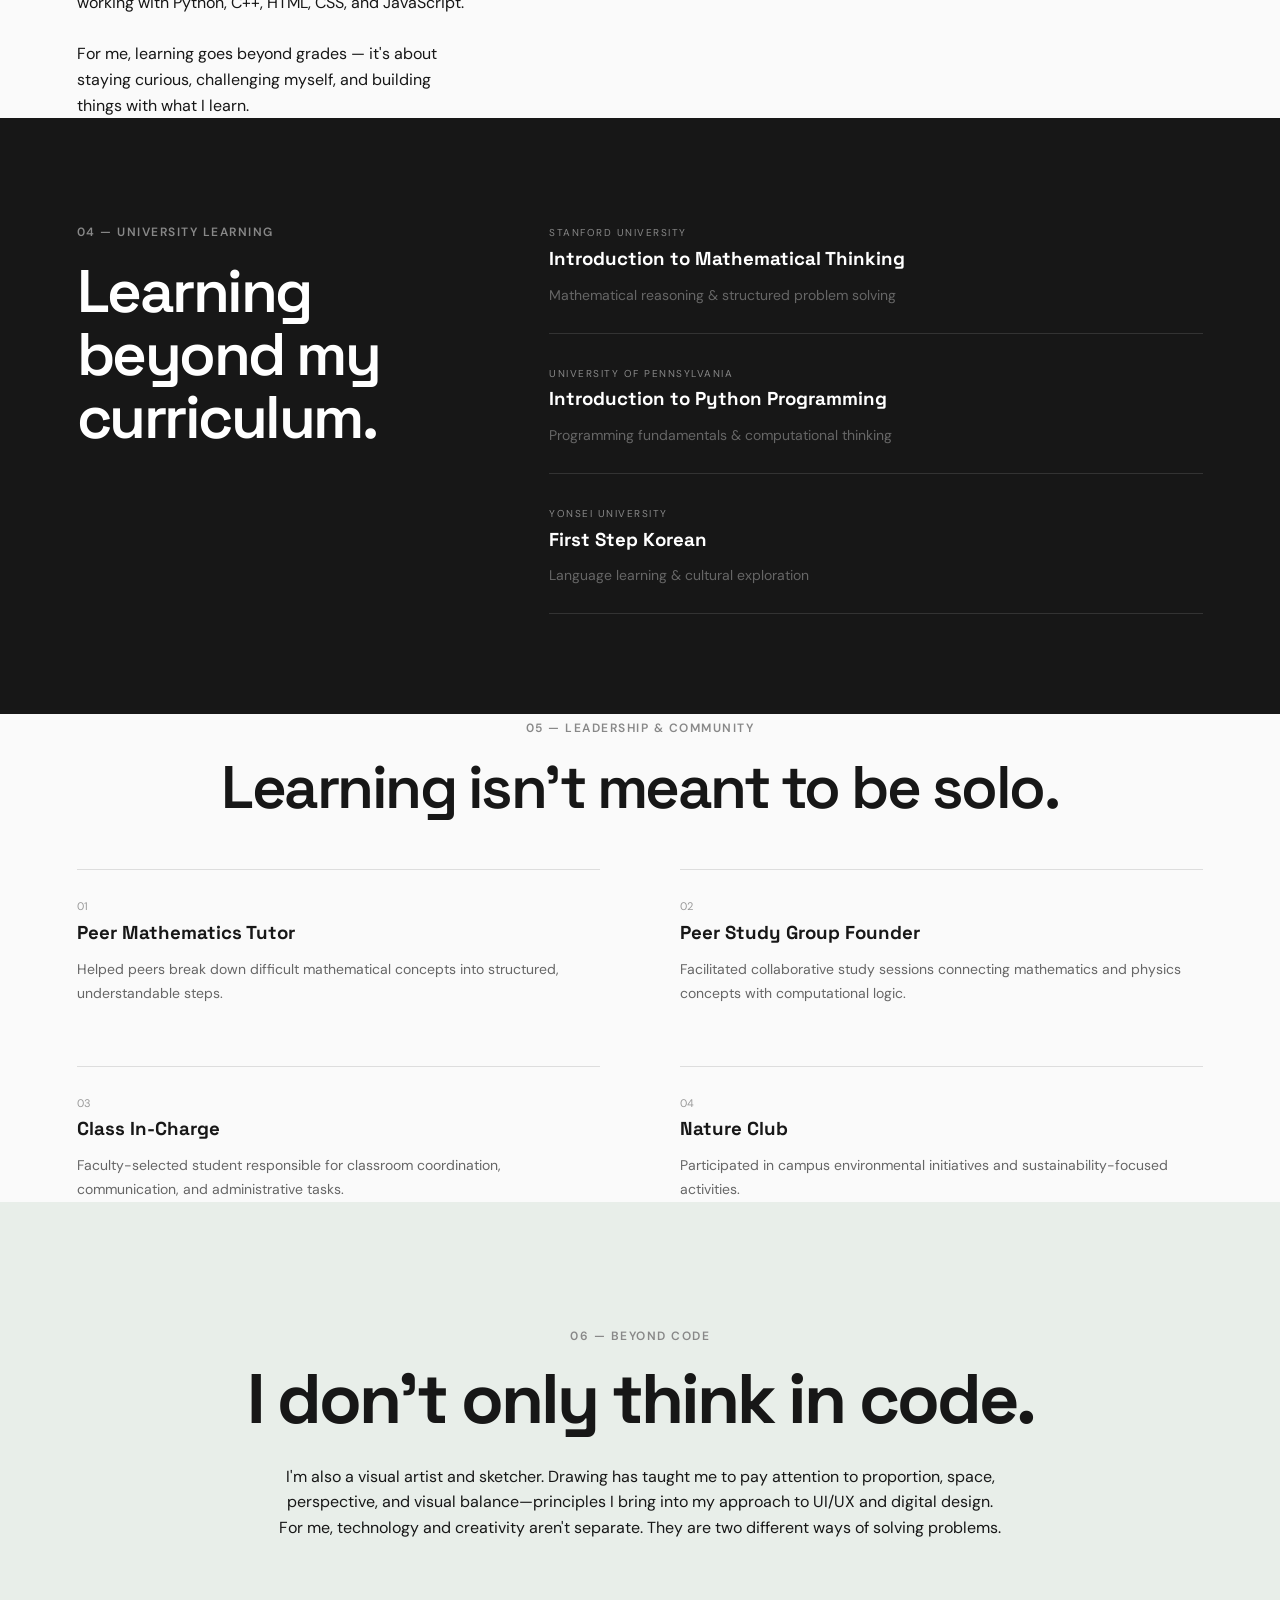
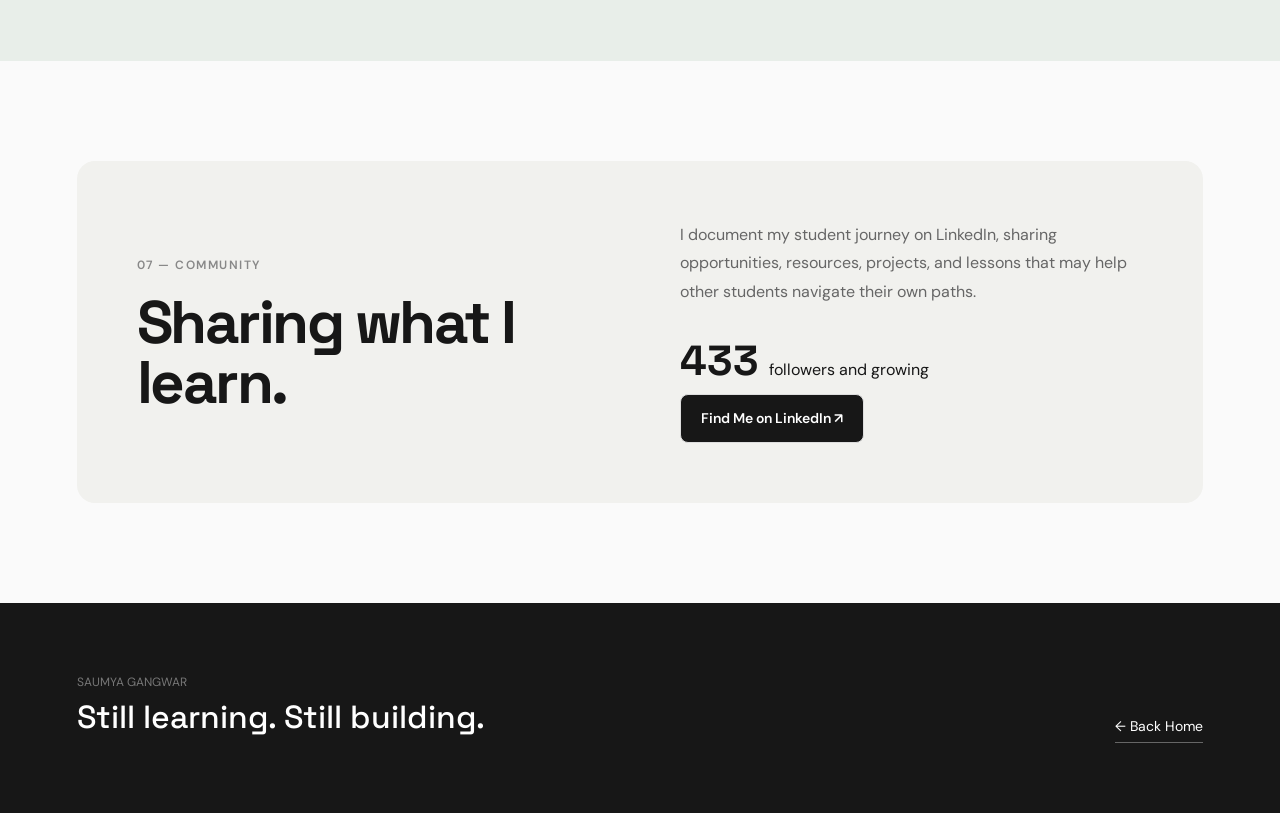
==== commit 825acd99: "Update LinkedIn follower count to 433" ====
--- a/portfolio.html
+++ b/portfolio.html
@@ -658,7 +658,7 @@
                 <div class="community-stat">
 
                     <strong>
-                        170+
+                        433
                     </strong>
 
                     <span>
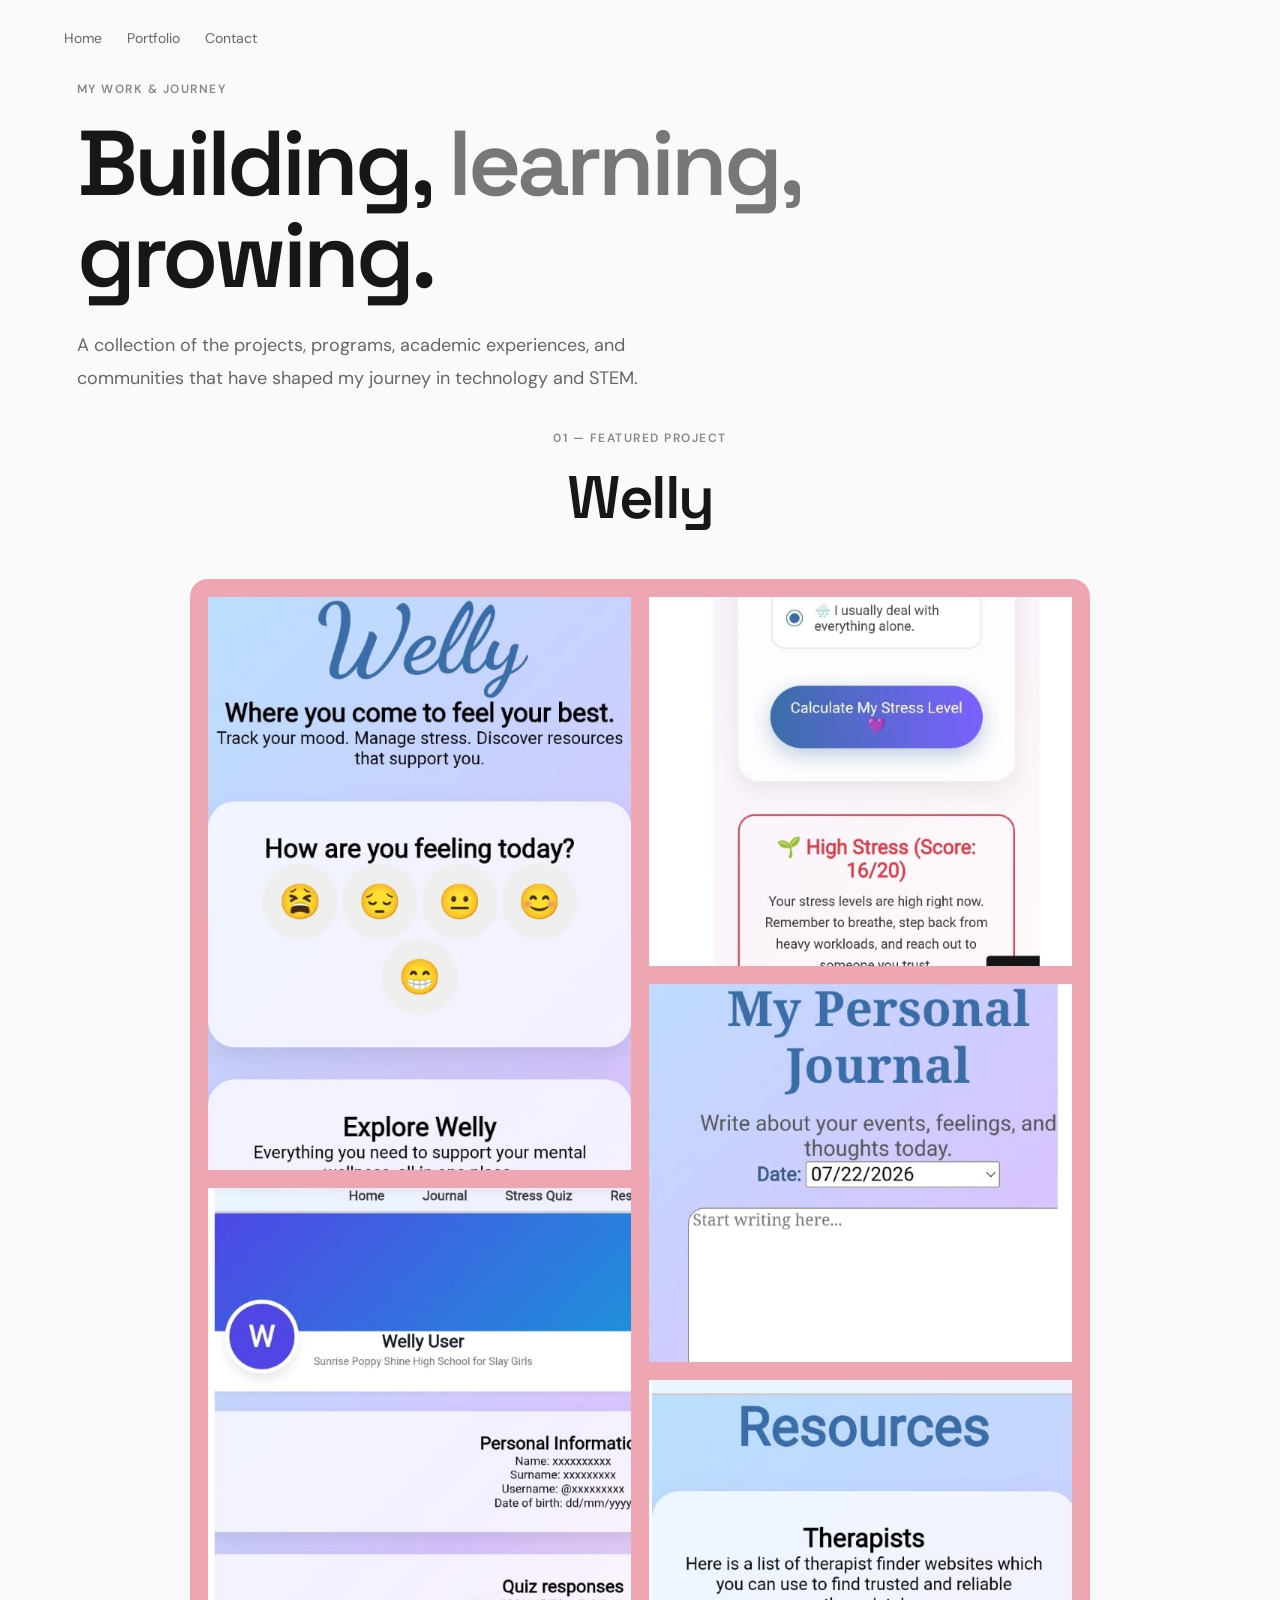
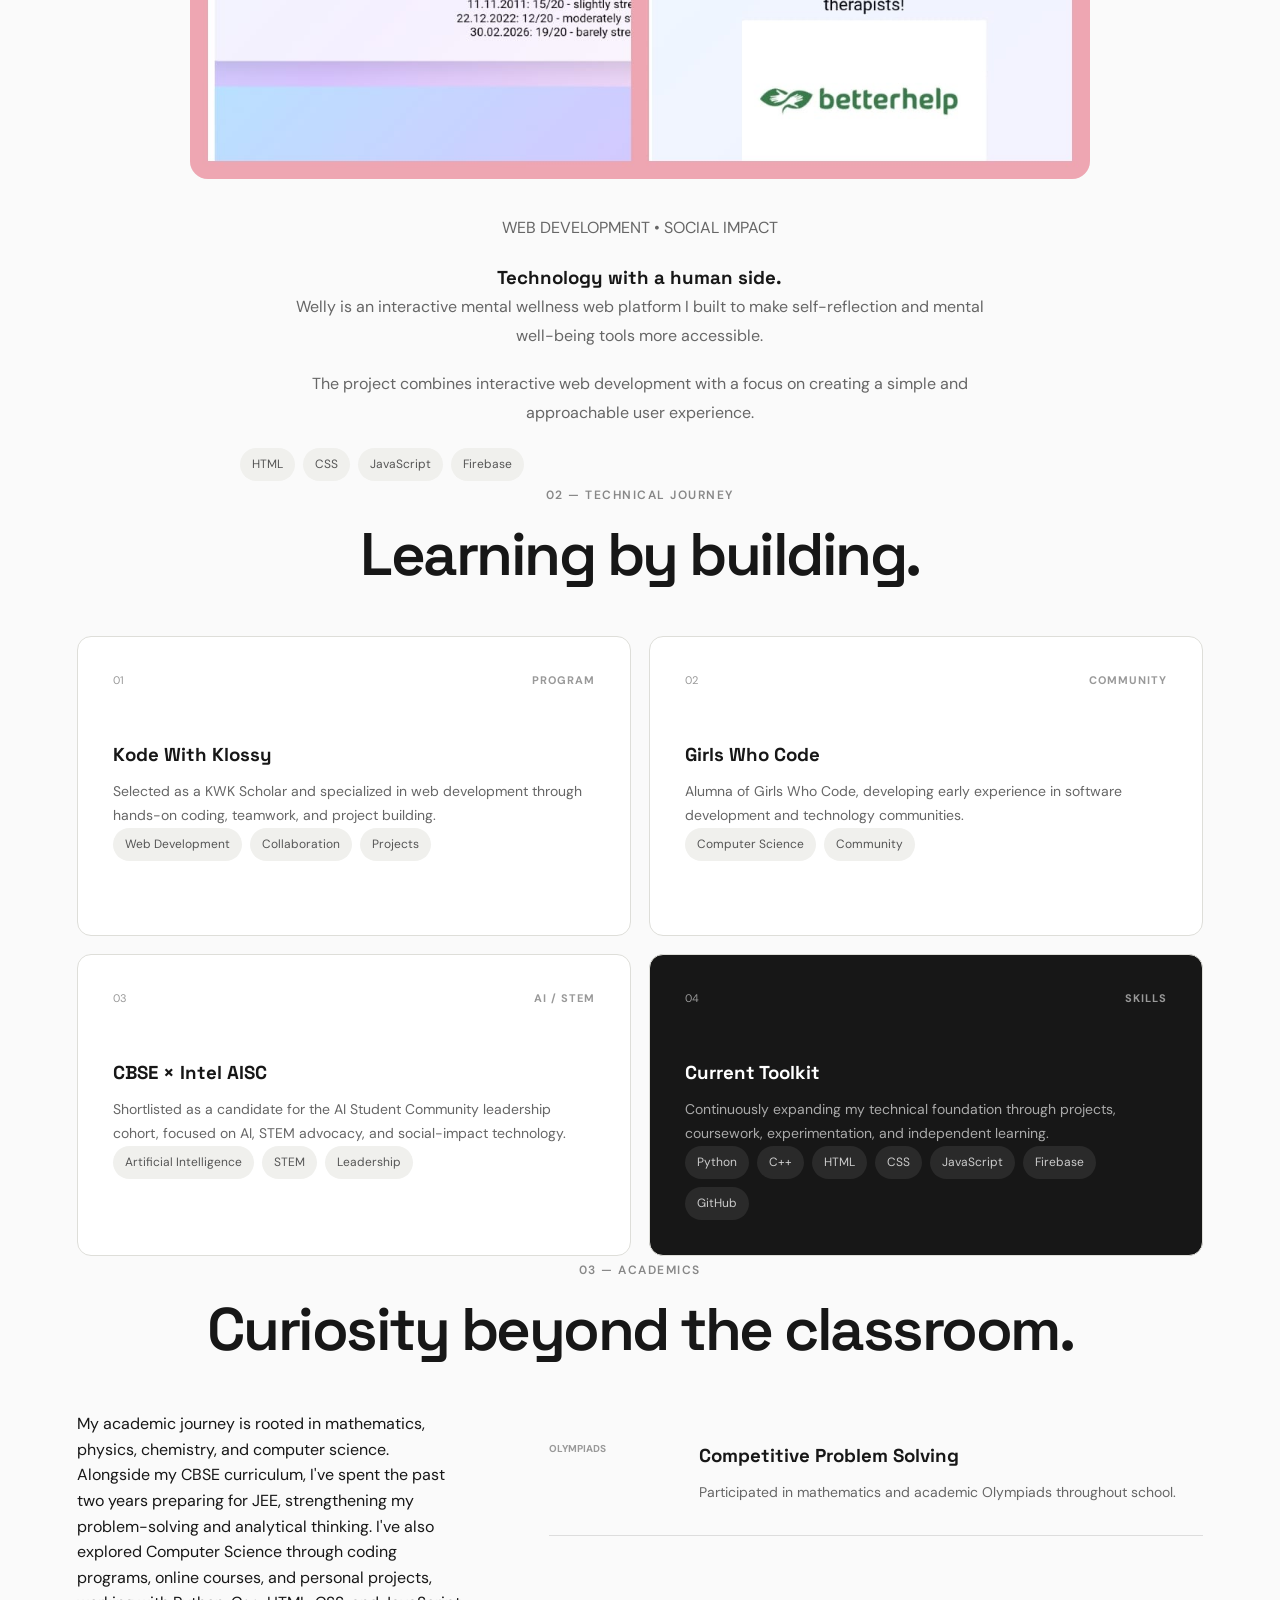
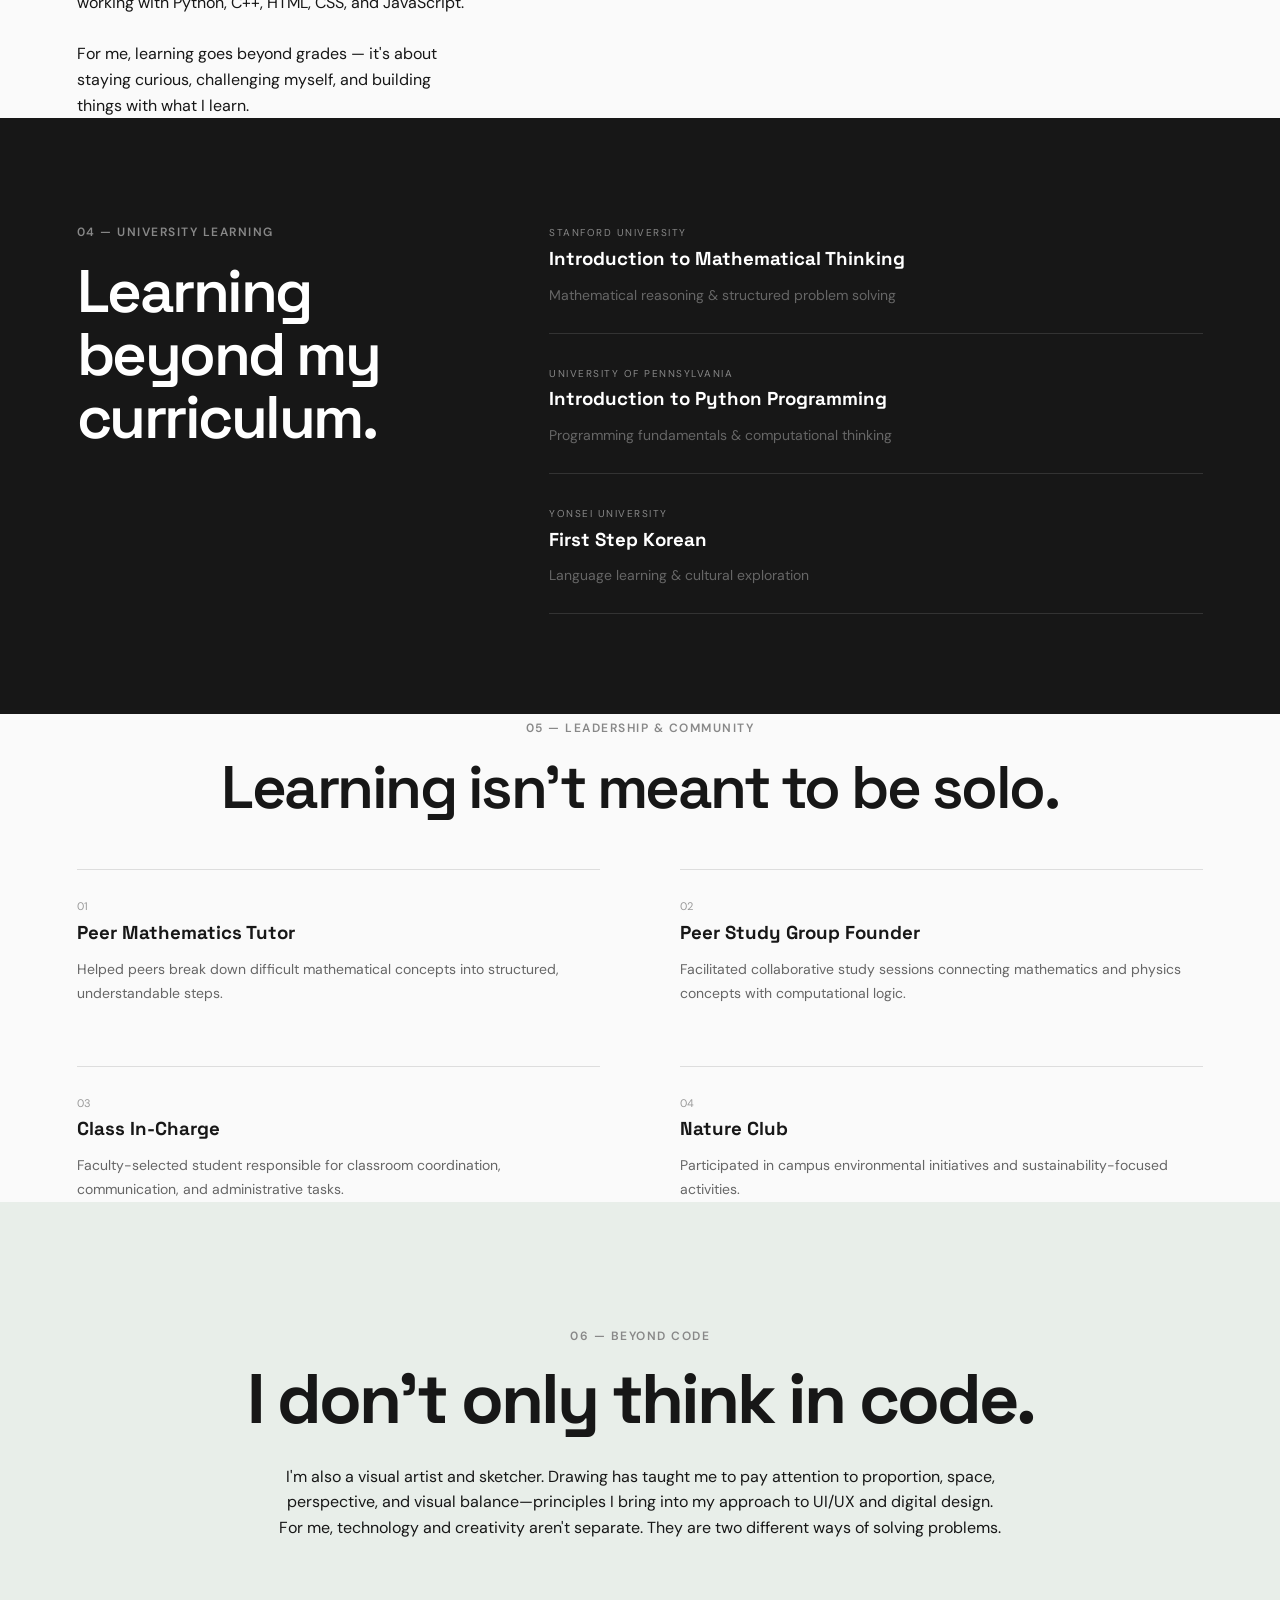
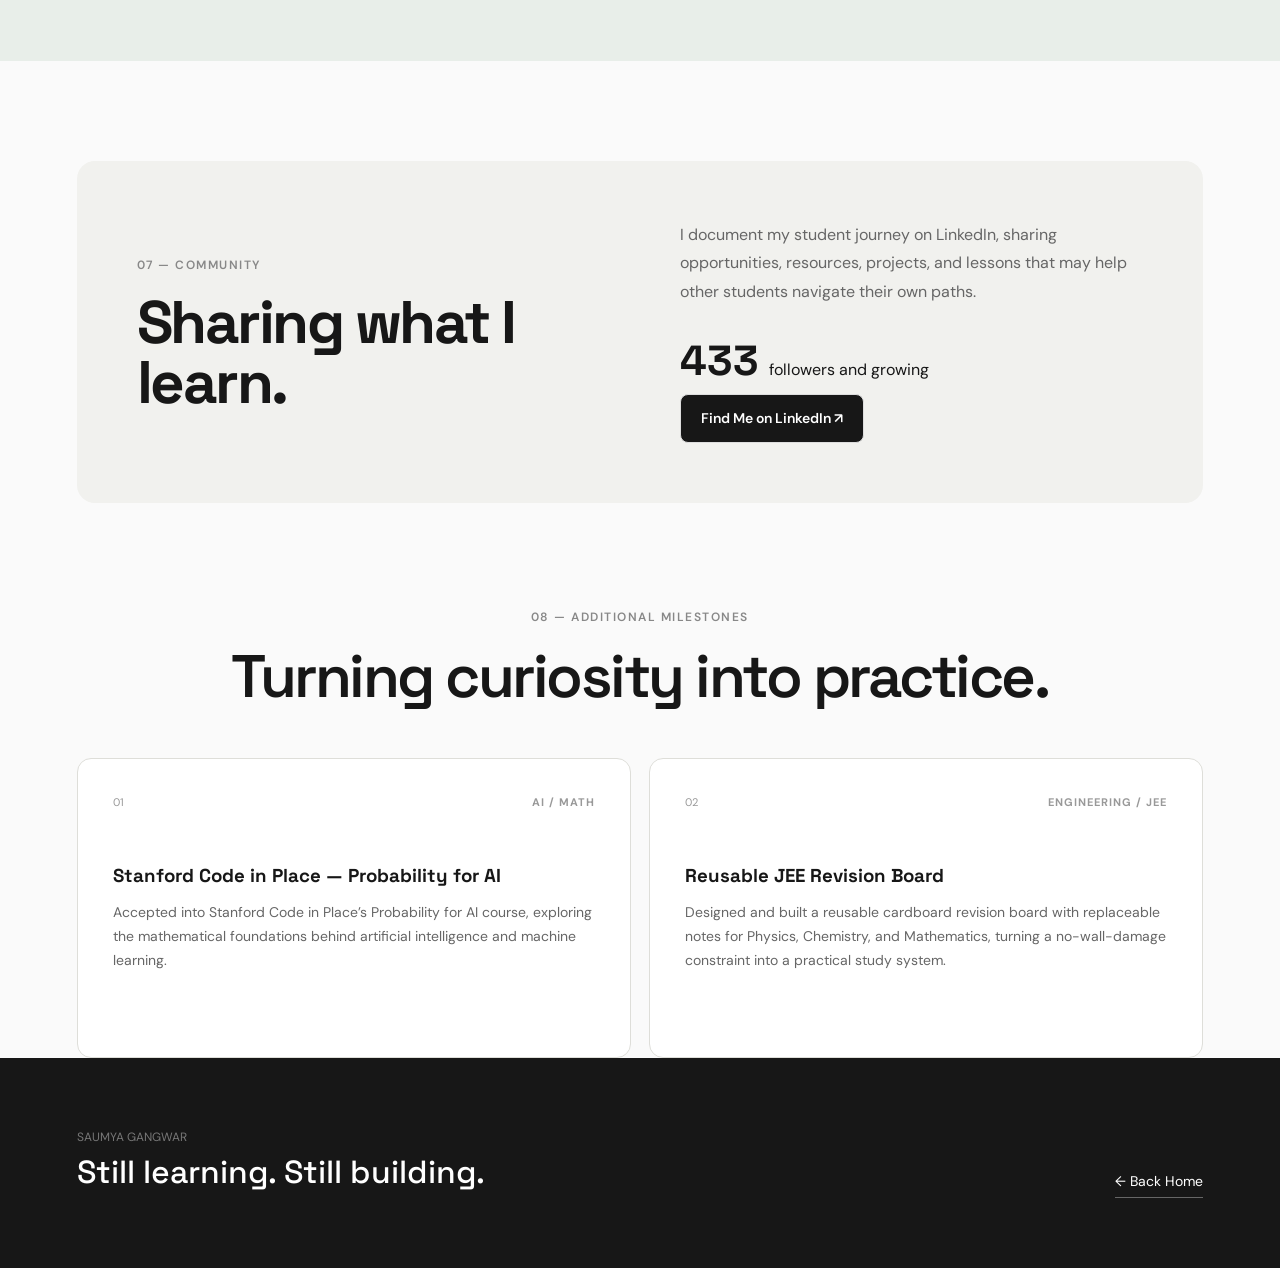
==== commit a1ed6359: "Add LinkedIn achievements to portfolio" ====
--- a/portfolio.html
+++ b/portfolio.html
@@ -684,7 +684,29 @@
     </section>
 
 
-    <!-- ================= FOOTER ================= -->
+
+
+        <section class="portfolio-section light-section">
+        <div class="section-heading">
+            <div>
+                <p class="section-label">08 — ADDITIONAL MILESTONES</p>
+                <h2>Turning curiosity into practice.</h2>
+            </div>
+            <p class="section-number">08</p>
+        </div>
+        <div class="experience-grid">
+            <article class="experience-card">
+                <div class="card-top"><span class="card-number">01</span><span class="card-type">AI / MATH</span></div>
+                <h3>Stanford Code in Place — Probability for AI</h3>
+                <p>Accepted into Stanford Code in Place’s Probability for AI course, exploring the mathematical foundations behind artificial intelligence and machine learning.</p>
+            </article>
+            <article class="experience-card">
+                <div class="card-top"><span class="card-number">02</span><span class="card-type">ENGINEERING / JEE</span></div>
+                <h3>Reusable JEE Revision Board</h3>
+                <p>Designed and built a reusable cardboard revision board with replaceable notes for Physics, Chemistry, and Mathematics, turning a no-wall-damage constraint into a practical study system.</p>
+            </article>
+        </div>
+    </section>
 
     <footer>
 
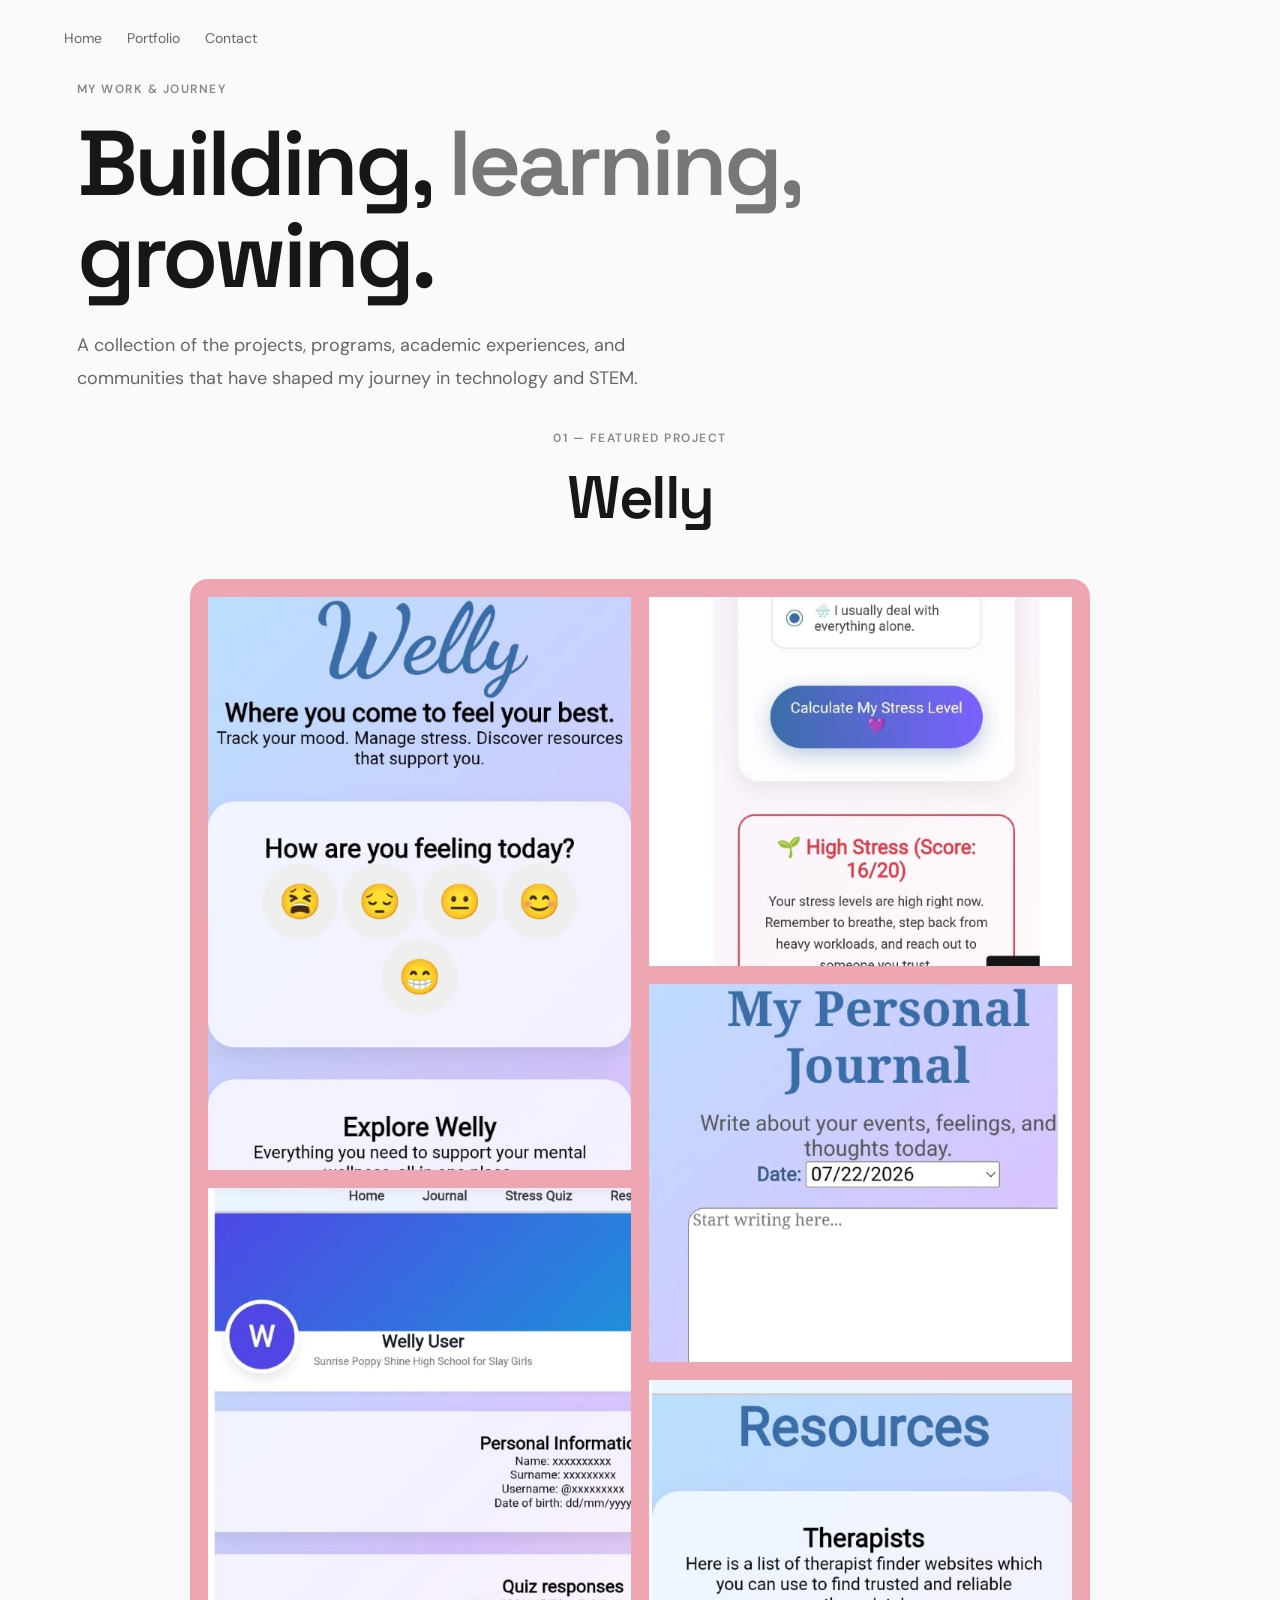
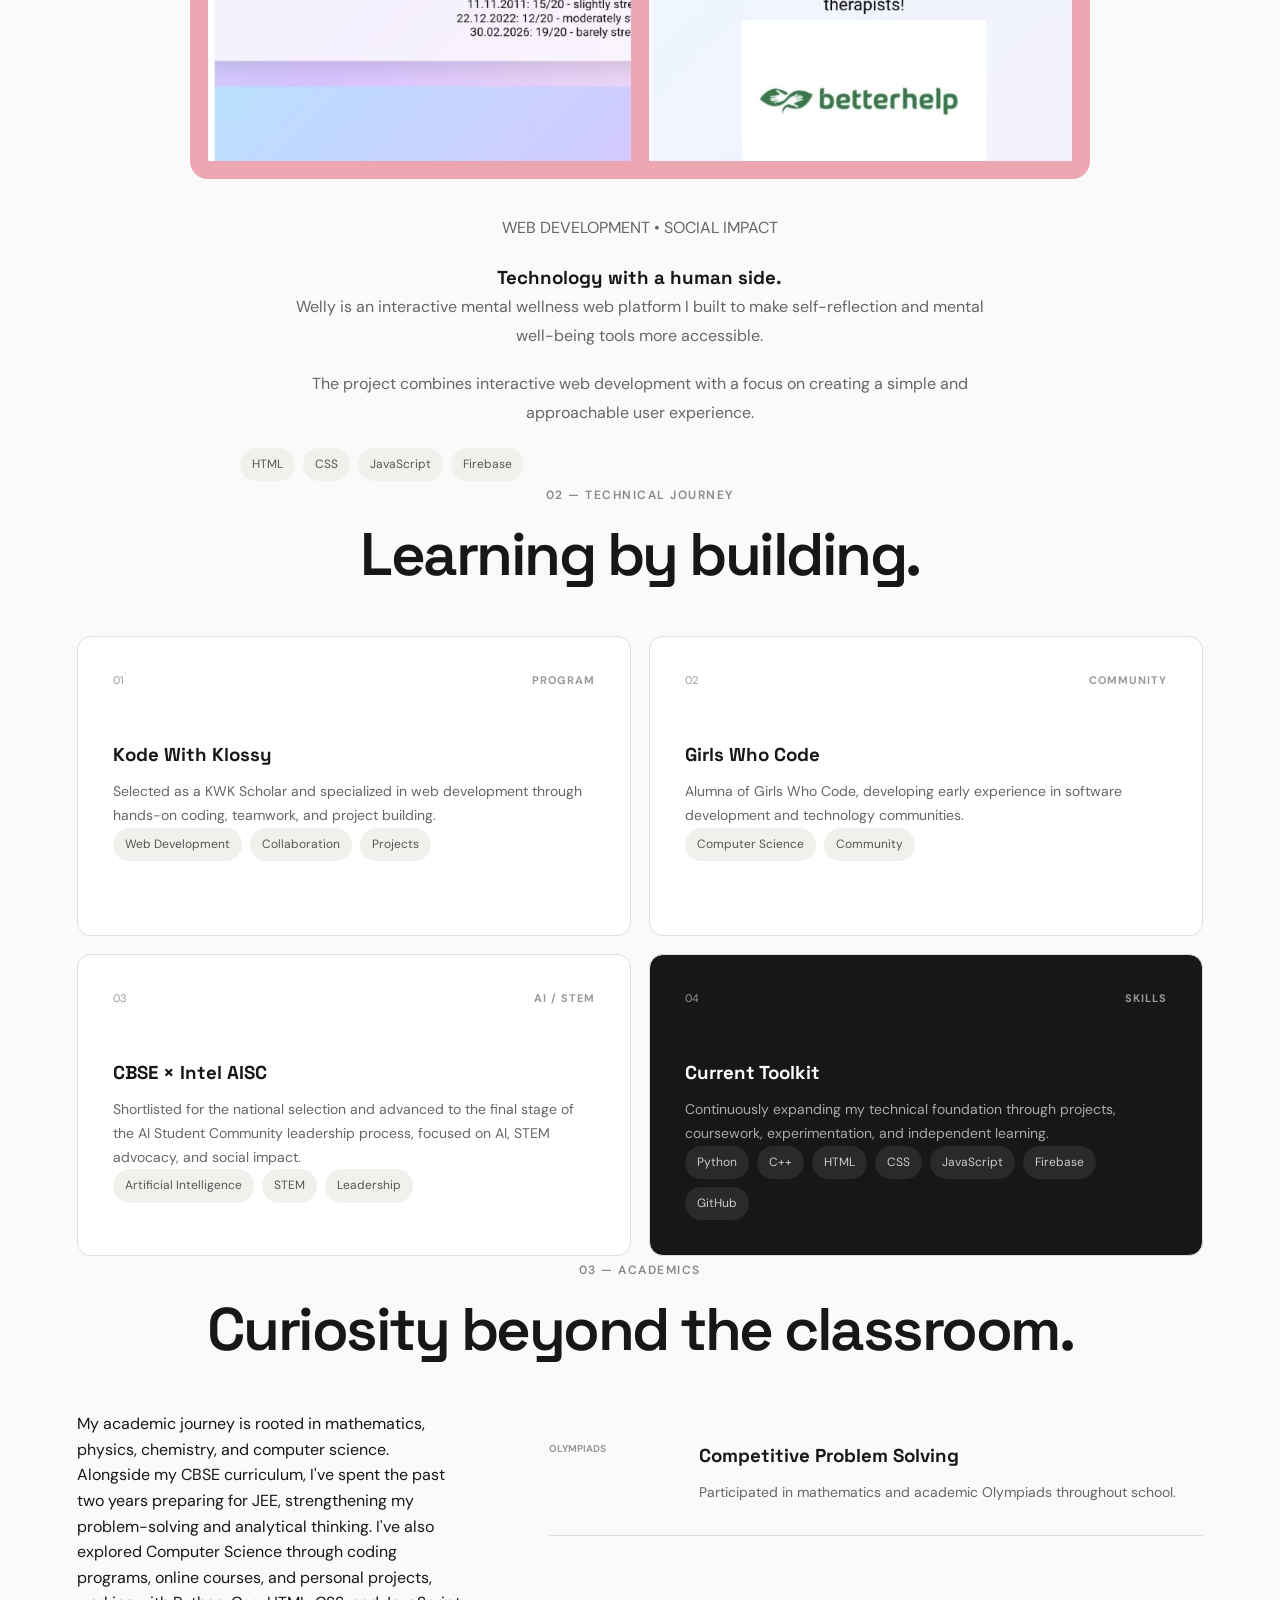
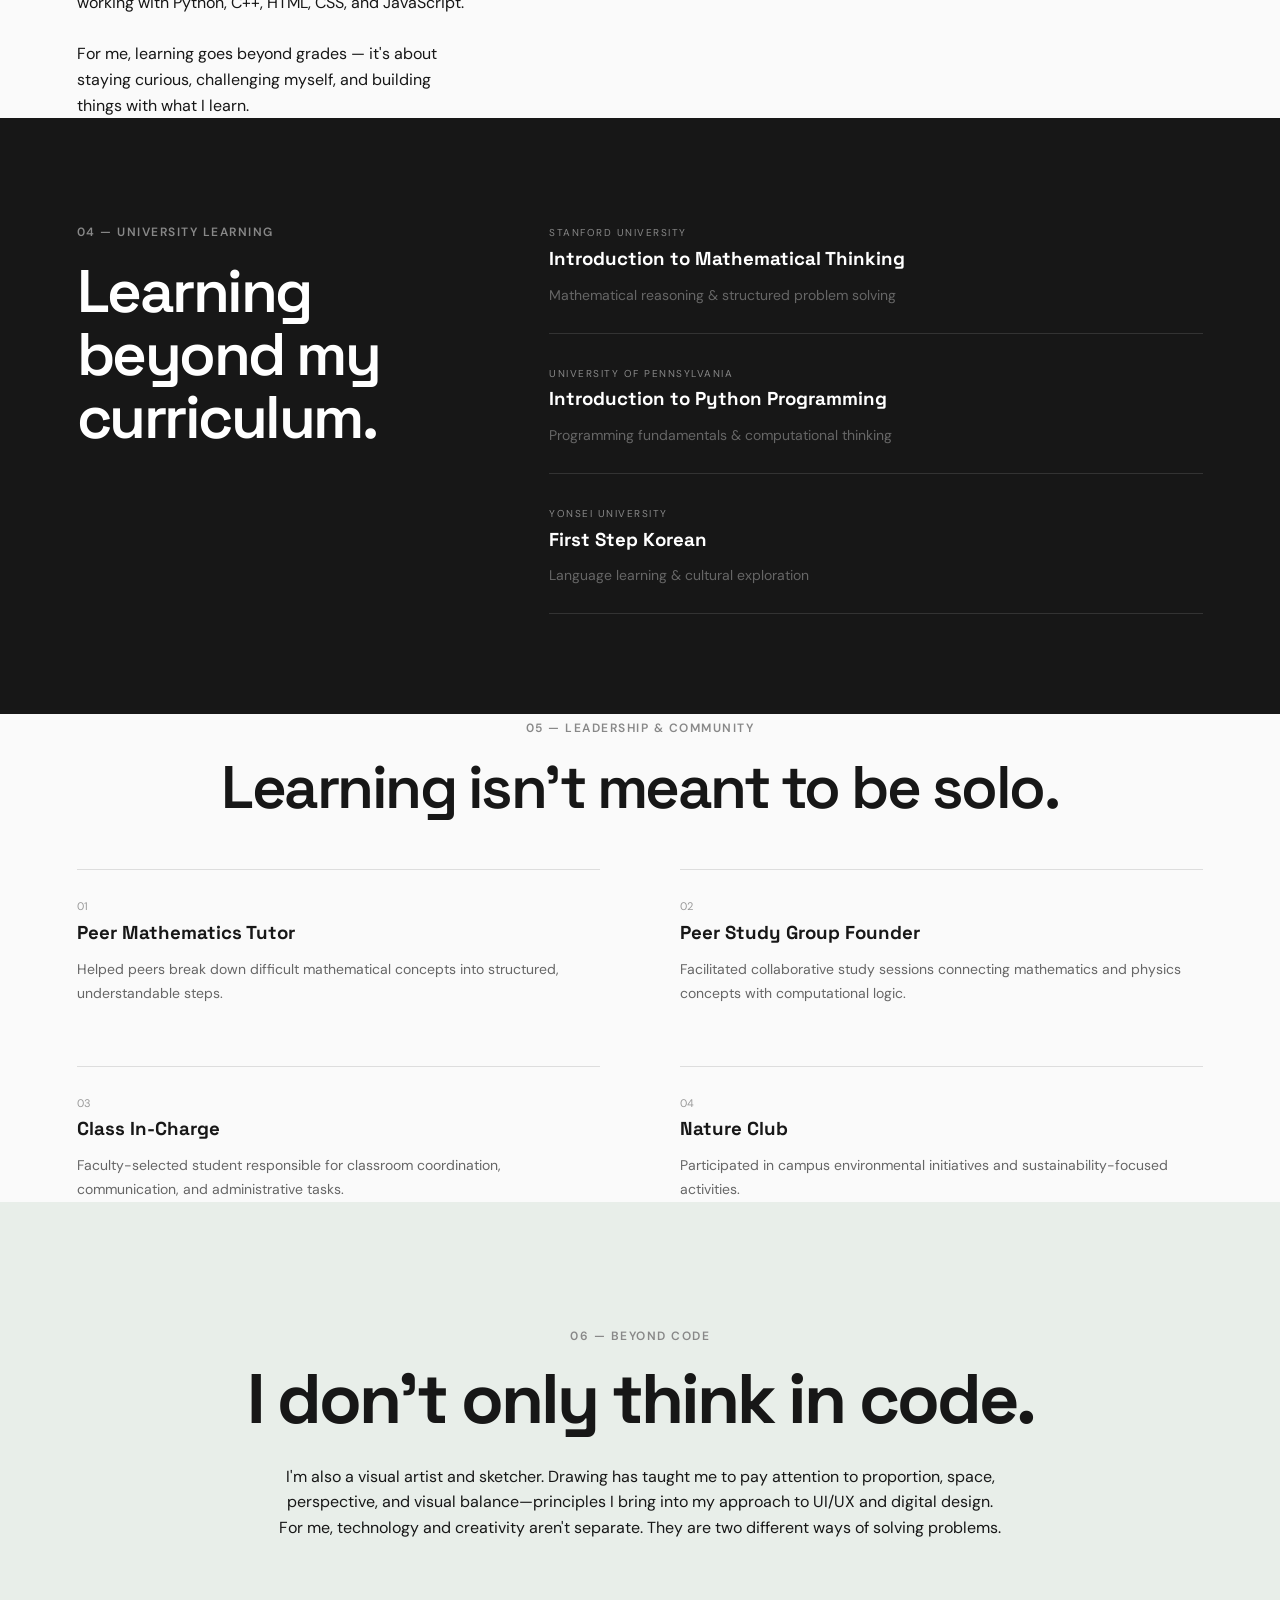
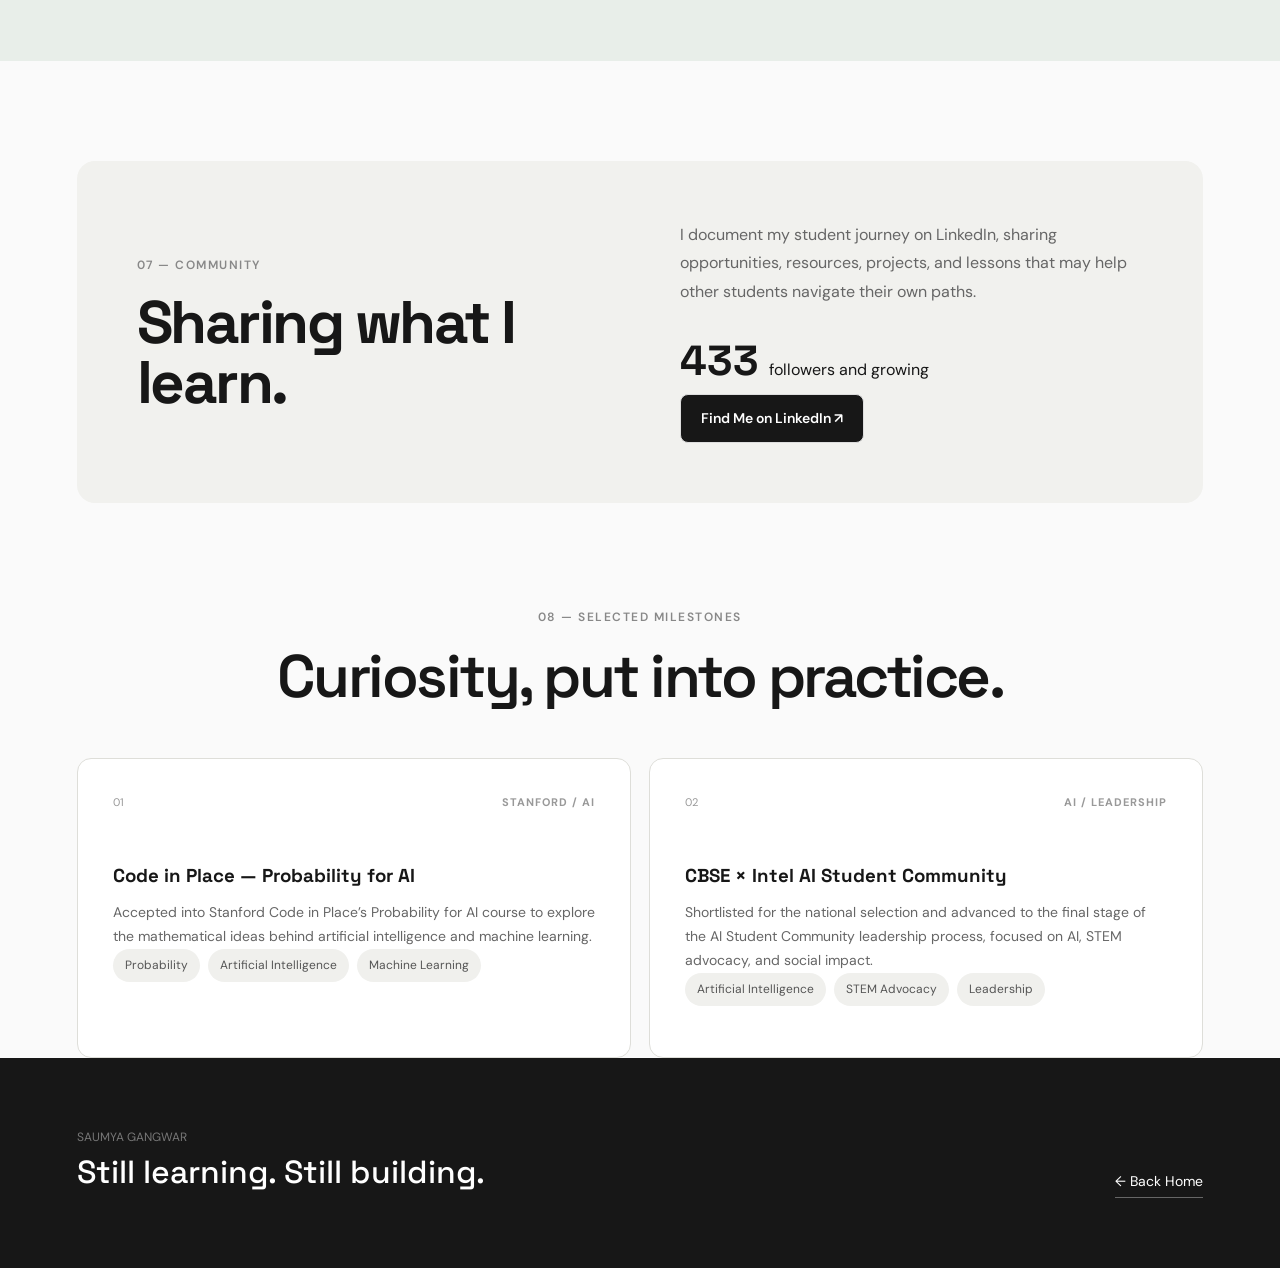
==== commit 95be4050: "Refresh portfolio achievements and remove revision board" ====
--- a/portfolio.html
+++ b/portfolio.html
@@ -264,9 +264,7 @@
                 </h3>
 
                 <p>
-                    Shortlisted as a candidate for the AI Student
-                    Community leadership cohort, focused on
-                    AI, STEM advocacy, and social-impact technology.
+                    Shortlisted for the national selection and advanced to the final stage of the AI Student Community leadership process, focused on AI, STEM advocacy, and social impact.
                 </p>
 
                 <div class="card-tags">
@@ -686,24 +684,26 @@
 
 
 
-        <section class="portfolio-section light-section">
+    <section class="portfolio-section light-section">
         <div class="section-heading">
             <div>
-                <p class="section-label">08 — ADDITIONAL MILESTONES</p>
-                <h2>Turning curiosity into practice.</h2>
+                <p class="section-label">08 — SELECTED MILESTONES</p>
+                <h2>Curiosity, put into practice.</h2>
             </div>
             <p class="section-number">08</p>
         </div>
         <div class="experience-grid">
             <article class="experience-card">
-                <div class="card-top"><span class="card-number">01</span><span class="card-type">AI / MATH</span></div>
-                <h3>Stanford Code in Place — Probability for AI</h3>
-                <p>Accepted into Stanford Code in Place’s Probability for AI course, exploring the mathematical foundations behind artificial intelligence and machine learning.</p>
+                <div class="card-top"><span class="card-number">01</span><span class="card-type">STANFORD / AI</span></div>
+                <h3>Code in Place — Probability for AI</h3>
+                <p>Accepted into Stanford Code in Place’s Probability for AI course to explore the mathematical ideas behind artificial intelligence and machine learning.</p>
+                <div class="card-tags"><span>Probability</span><span>Artificial Intelligence</span><span>Machine Learning</span></div>
             </article>
             <article class="experience-card">
-                <div class="card-top"><span class="card-number">02</span><span class="card-type">ENGINEERING / JEE</span></div>
-                <h3>Reusable JEE Revision Board</h3>
-                <p>Designed and built a reusable cardboard revision board with replaceable notes for Physics, Chemistry, and Mathematics, turning a no-wall-damage constraint into a practical study system.</p>
+                <div class="card-top"><span class="card-number">02</span><span class="card-type">AI / LEADERSHIP</span></div>
+                <h3>CBSE × Intel AI Student Community</h3>
+                <p>Shortlisted for the national selection and advanced to the final stage of the AI Student Community leadership process, focused on AI, STEM advocacy, and social impact.</p>
+                <div class="card-tags"><span>Artificial Intelligence</span><span>STEM Advocacy</span><span>Leadership</span></div>
             </article>
         </div>
     </section>
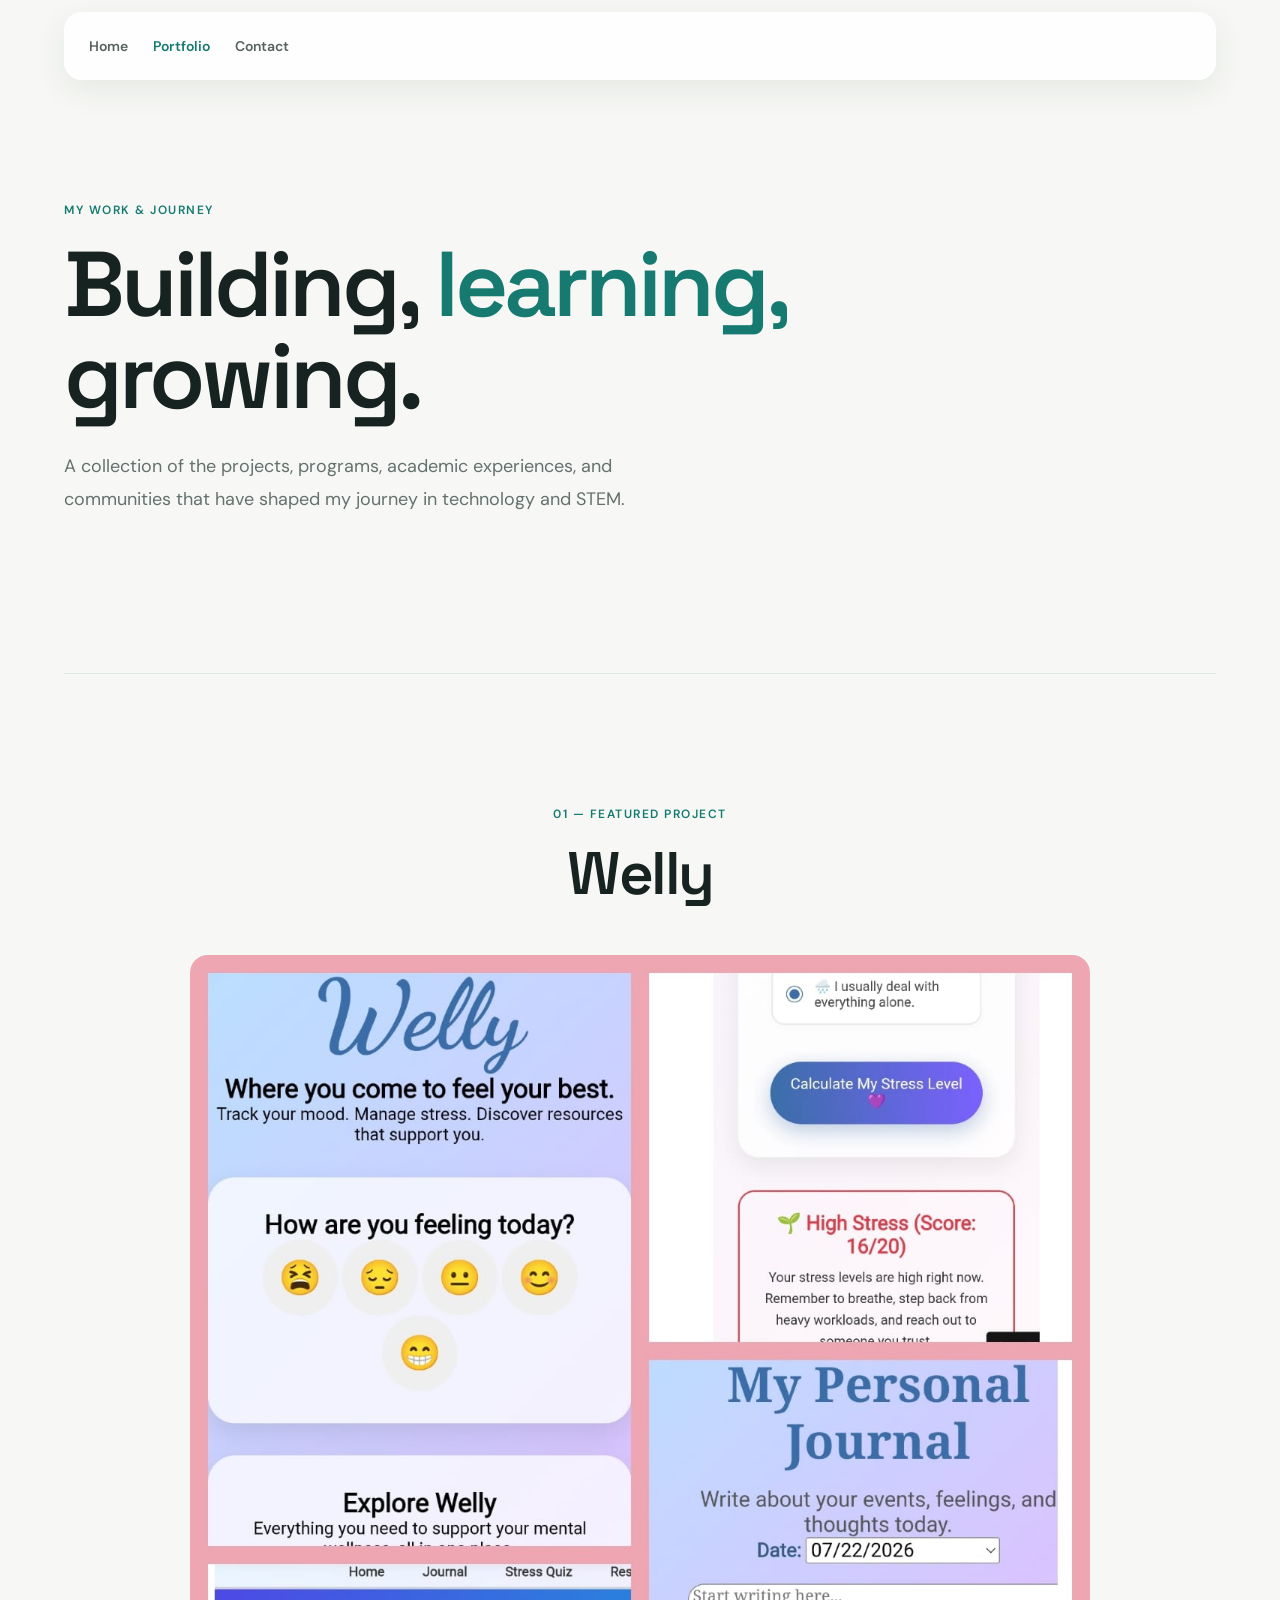
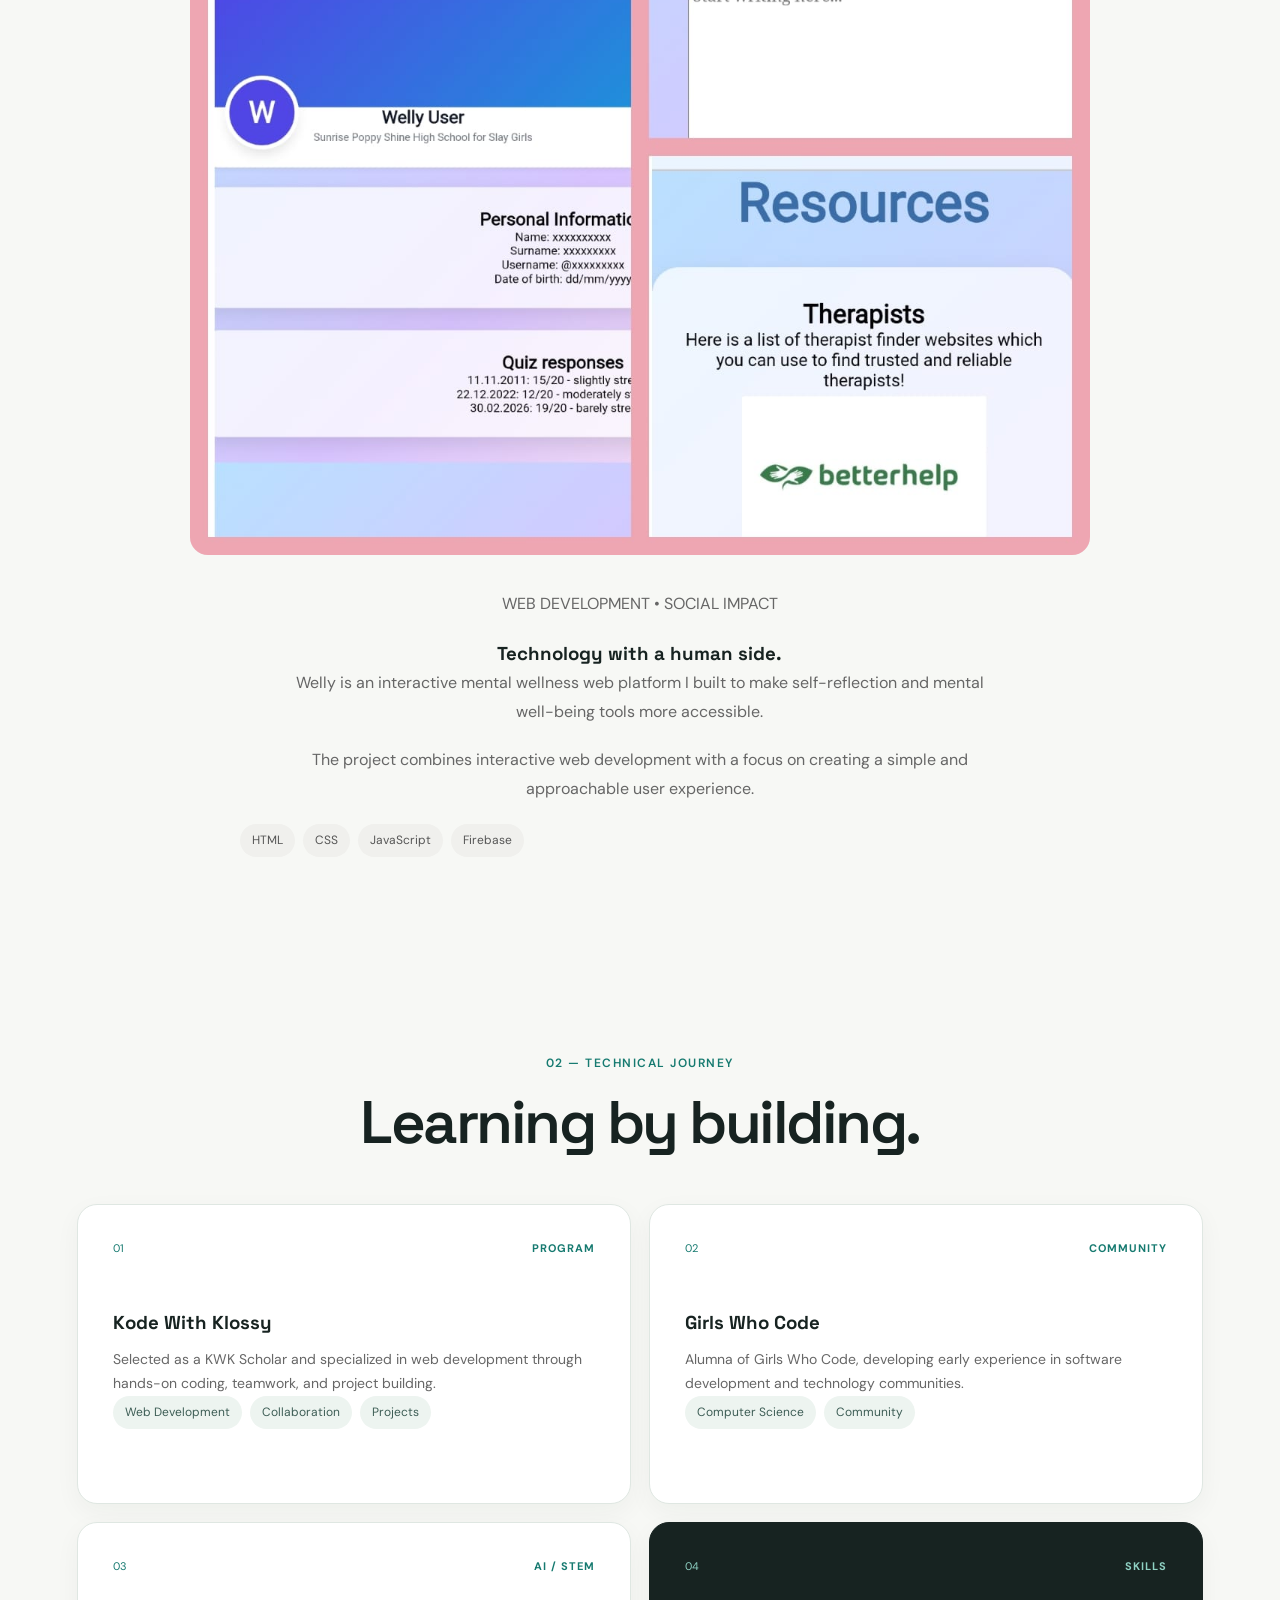
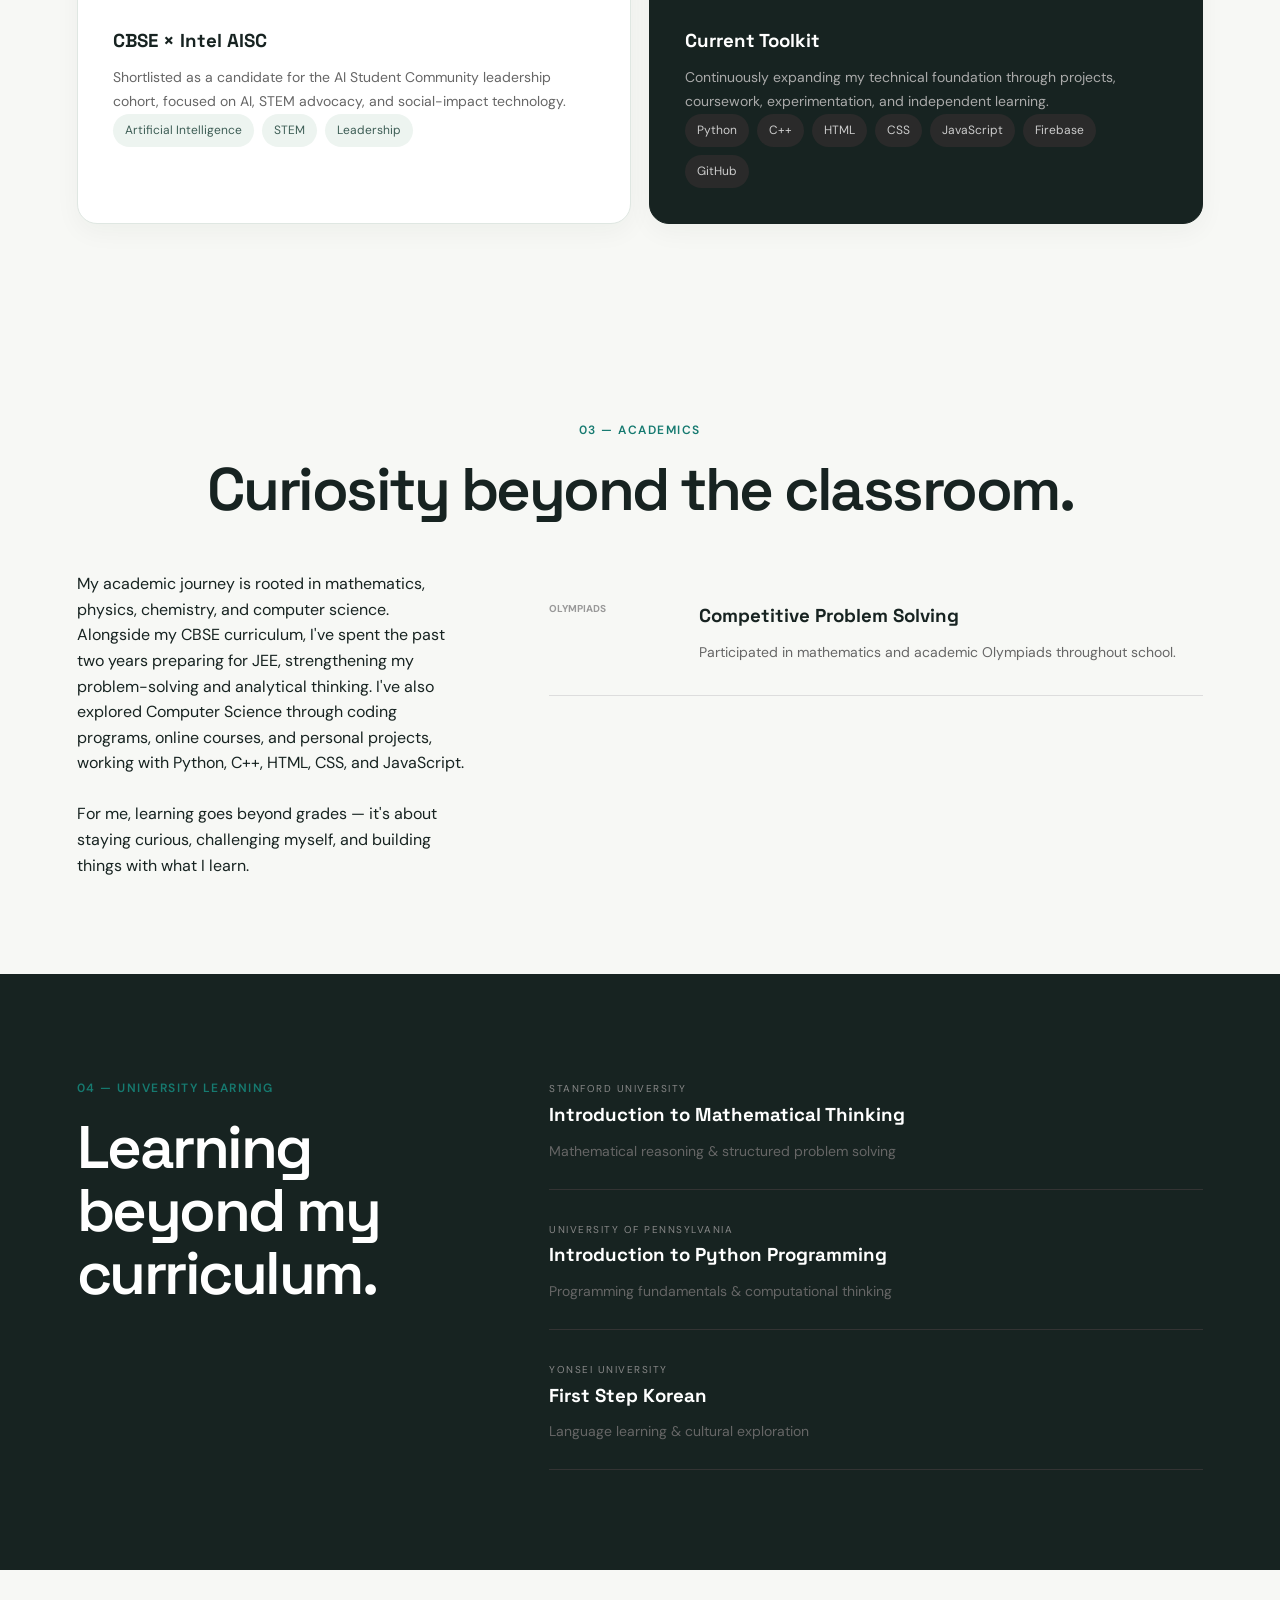
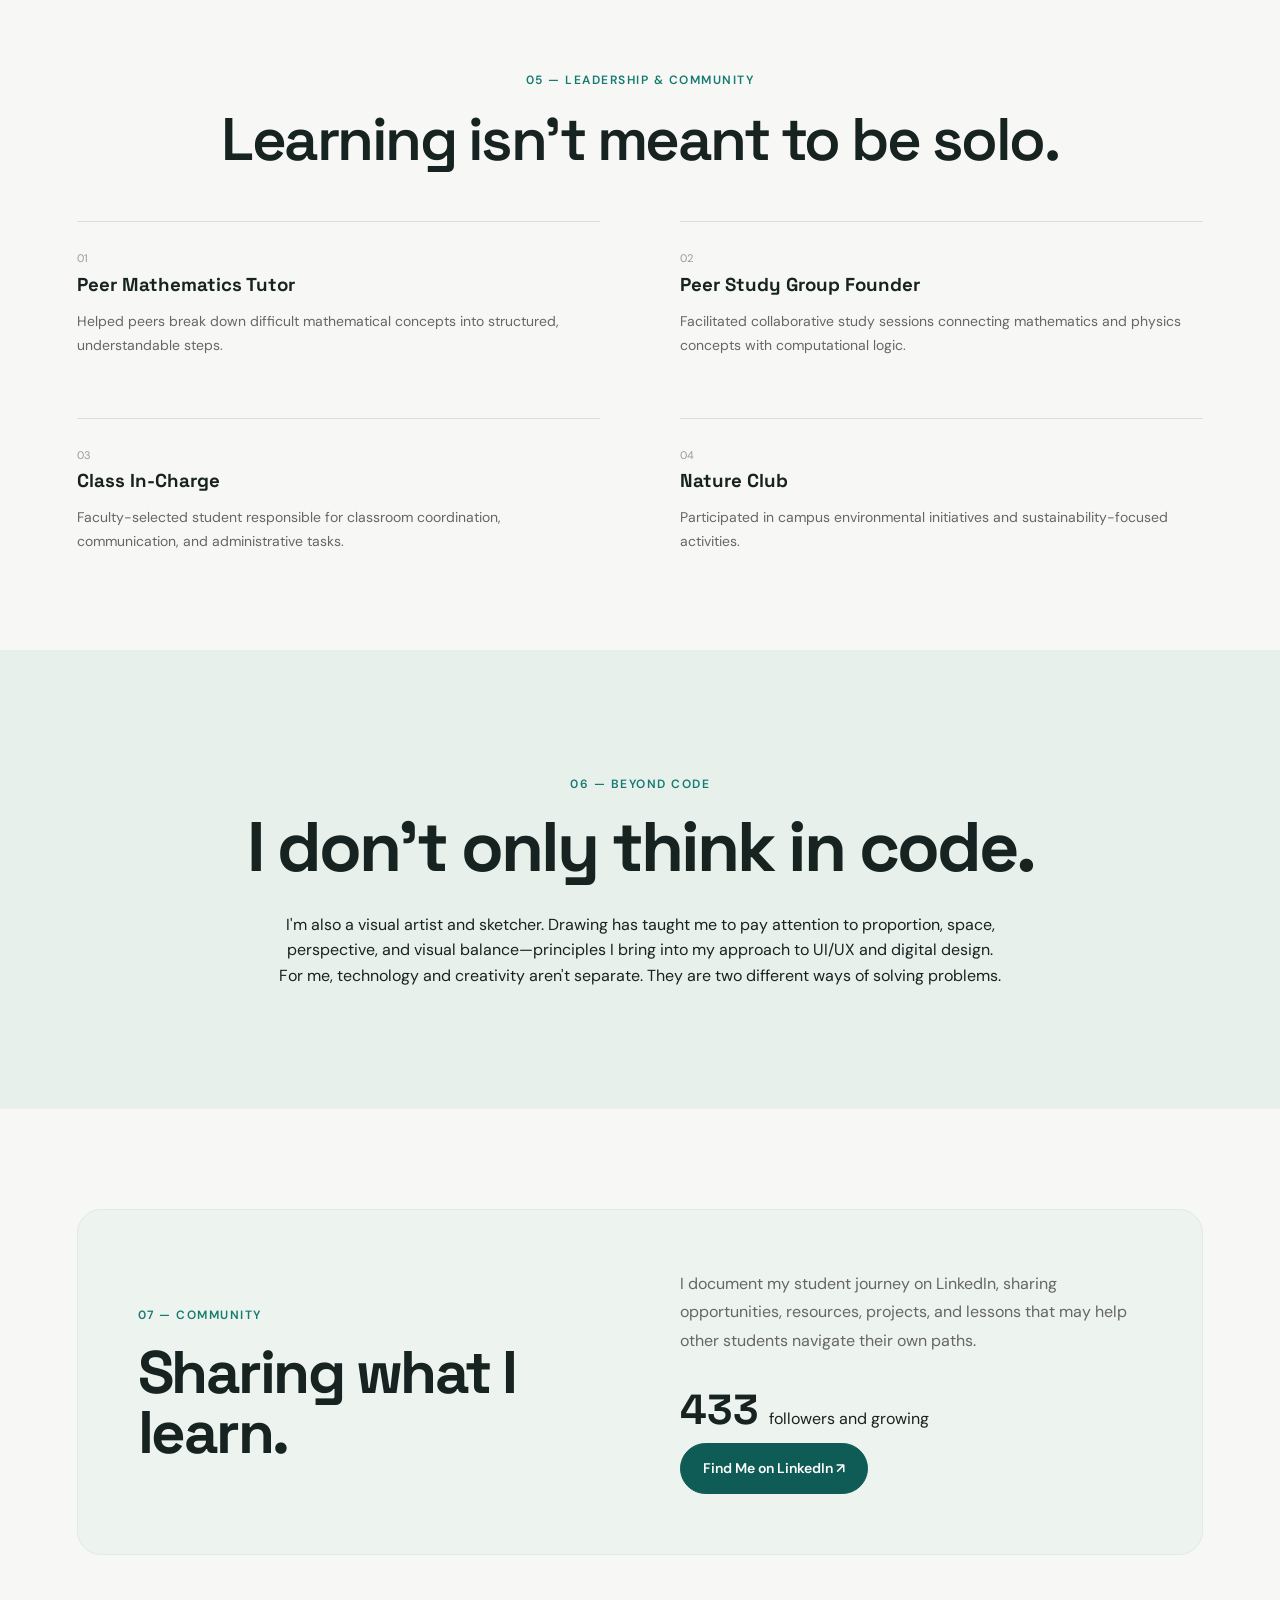
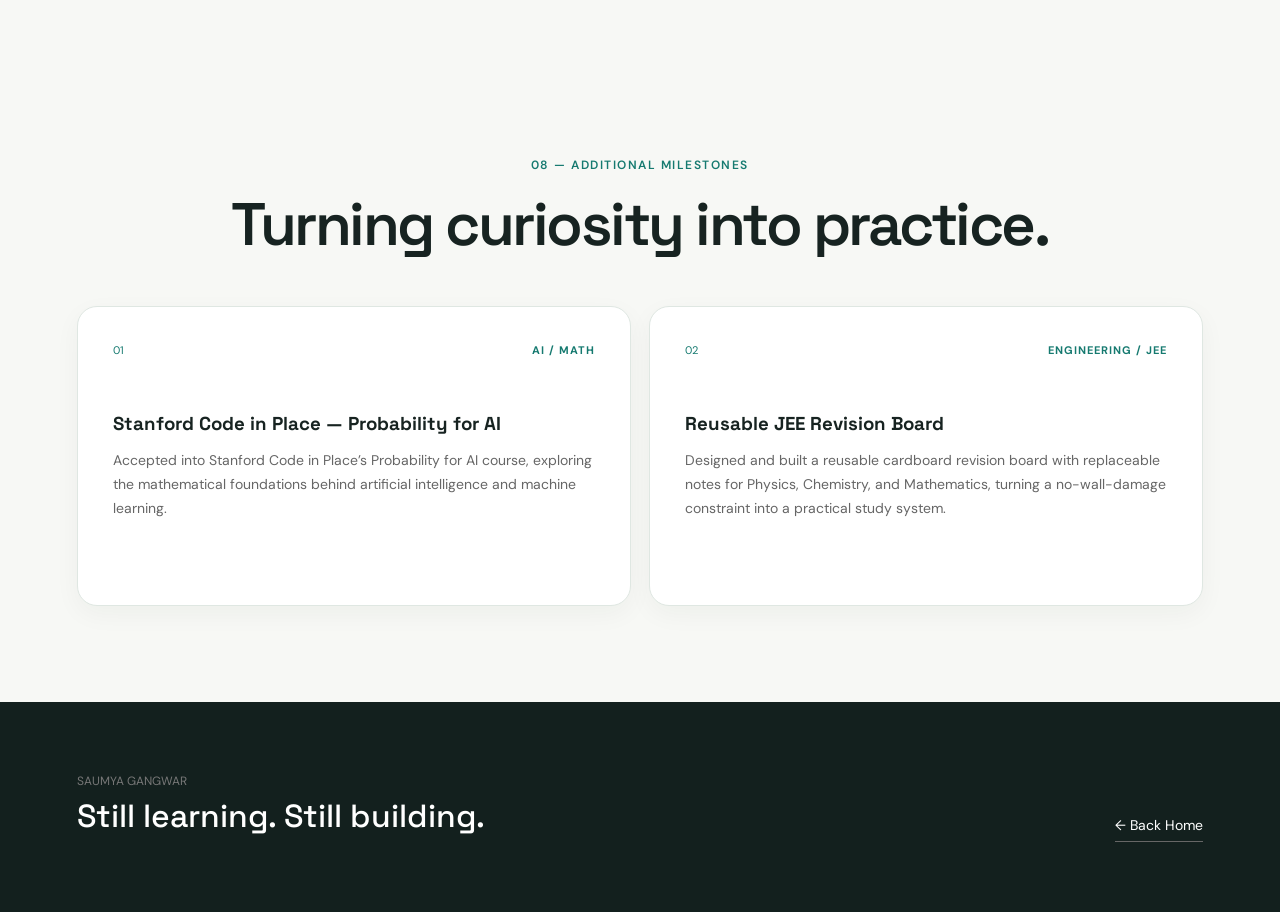
==== commit 5bee3c9e: "Refresh stylesheet cache on portfolio pages" ====
--- a/portfolio.html
+++ b/portfolio.html
@@ -7,7 +7,7 @@
 
     <title>Portfolio | Saumya Gangwar</title>
 
-    <link rel="stylesheet" href="style.css">
+    <link rel="stylesheet" href="style.css?v=refresh-20261023">
 </head>
 
 <body>
@@ -264,7 +264,9 @@
                 </h3>
 
                 <p>
-                    Shortlisted for the national selection and advanced to the final stage of the AI Student Community leadership process, focused on AI, STEM advocacy, and social impact.
+                    Shortlisted as a candidate for the AI Student
+                    Community leadership cohort, focused on
+                    AI, STEM advocacy, and social-impact technology.
                 </p>
 
                 <div class="card-tags">
@@ -684,26 +686,24 @@
 
 
 
-    <section class="portfolio-section light-section">
+        <section class="portfolio-section light-section">
         <div class="section-heading">
             <div>
-                <p class="section-label">08 — SELECTED MILESTONES</p>
-                <h2>Curiosity, put into practice.</h2>
+                <p class="section-label">08 — ADDITIONAL MILESTONES</p>
+                <h2>Turning curiosity into practice.</h2>
             </div>
             <p class="section-number">08</p>
         </div>
         <div class="experience-grid">
             <article class="experience-card">
-                <div class="card-top"><span class="card-number">01</span><span class="card-type">STANFORD / AI</span></div>
-                <h3>Code in Place — Probability for AI</h3>
-                <p>Accepted into Stanford Code in Place’s Probability for AI course to explore the mathematical ideas behind artificial intelligence and machine learning.</p>
-                <div class="card-tags"><span>Probability</span><span>Artificial Intelligence</span><span>Machine Learning</span></div>
+                <div class="card-top"><span class="card-number">01</span><span class="card-type">AI / MATH</span></div>
+                <h3>Stanford Code in Place — Probability for AI</h3>
+                <p>Accepted into Stanford Code in Place’s Probability for AI course, exploring the mathematical foundations behind artificial intelligence and machine learning.</p>
             </article>
             <article class="experience-card">
-                <div class="card-top"><span class="card-number">02</span><span class="card-type">AI / LEADERSHIP</span></div>
-                <h3>CBSE × Intel AI Student Community</h3>
-                <p>Shortlisted for the national selection and advanced to the final stage of the AI Student Community leadership process, focused on AI, STEM advocacy, and social impact.</p>
-                <div class="card-tags"><span>Artificial Intelligence</span><span>STEM Advocacy</span><span>Leadership</span></div>
+                <div class="card-top"><span class="card-number">02</span><span class="card-type">ENGINEERING / JEE</span></div>
+                <h3>Reusable JEE Revision Board</h3>
+                <p>Designed and built a reusable cardboard revision board with replaceable notes for Physics, Chemistry, and Mathematics, turning a no-wall-damage constraint into a practical study system.</p>
             </article>
         </div>
     </section>
--- a/style.css
+++ b/style.css
@@ -798,4 +798,102 @@
     height: 100% !important;
     object-fit: contain !important;
     display: block !important;
-}+}
+
+/* Portfolio refresh: warm neutrals, confident accents, and clearer hierarchy */
+:root {
+    --ink: #172321;
+    --muted: #64716e;
+    --accent: #167a70;
+    --accent-deep: #0e5c55;
+    --paper: #f7f8f5;
+    --line: #dfe7e2;
+}
+
+body { background: var(--paper); color: var(--ink); }
+
+nav {
+    position: sticky;
+    top: 12px;
+    z-index: 20;
+    width: min(90%, 1200px);
+    height: 68px;
+    padding: 0 24px;
+    border: 1px solid rgba(255,255,255,.9);
+    border-radius: 18px;
+    background: rgba(255,255,255,.86);
+    box-shadow: 0 10px 32px rgba(20,45,39,.08);
+    backdrop-filter: blur(14px);
+}
+
+.nav-links a { color: #56635f; font-weight: 600; }
+.nav-links a:hover, .nav-links a.active { color: var(--accent); }
+
+.hero {
+    width: min(90%, 1200px);
+    min-height: min(760px, calc(100vh - 105px));
+    margin: 0 auto 42px;
+    padding: clamp(42px, 8vw, 100px);
+    overflow: hidden;
+    border: 1px solid #e6ece7;
+    border-radius: 32px;
+    background: radial-gradient(ellipse at 86% 15%, rgba(22,122,112,.14), transparent 34%), linear-gradient(135deg,#fff 10%,#f0f5f1 100%);
+}
+
+.eyebrow, .section-label { color: var(--accent); }
+.hero h1 span, .portfolio-hero h1 span { color: var(--accent); }
+.hero-description, .portfolio-intro { color: var(--muted); }
+
+.btn { border-radius: 999px; padding: 13px 22px; }
+.btn.primary { background: var(--accent-deep); border-color: var(--accent-deep); }
+.btn.primary:hover { background: var(--ink); border-color: var(--ink); }
+
+.about { background: #eef2ed; }
+.project-section, .portfolio-section { padding-top: 96px; padding-bottom: 96px; }
+.portfolio-hero {
+    width: min(90%, 1200px);
+    margin: 0 auto 30px;
+    padding: clamp(70px, 10vw, 130px) 0;
+    border-bottom: 1px solid var(--line);
+}
+
+.experience-card {
+    border-color: var(--line);
+    border-radius: 20px;
+    box-shadow: 0 8px 26px rgba(23,35,33,.045);
+}
+.experience-card:hover {
+    transform: translateY(-6px);
+    border-color: rgba(22,122,112,.38);
+    box-shadow: 0 18px 38px rgba(23,35,33,.09);
+}
+.card-number, .card-type { color: var(--accent); }
+.card-tags span { background: #edf4f0; color: #3d5d55; }
+.dark-card { background: var(--ink); border-color: var(--ink); }
+.dark-card .card-number, .dark-card .card-type { color: #8fd1c3; }
+
+.stats {
+    grid-template-columns: repeat(2, minmax(0, 1fr));
+    gap: 18px;
+    border: 0;
+}
+.stat { padding: 24px 28px; border: 1px solid var(--line); border-radius: 18px; background: #fff; }
+.stat:first-child { padding-left: 28px; }
+.stat:last-child { border: 1px solid var(--line); }
+.stat-number { color: var(--accent-deep); }
+
+.community-card { background: #edf3ee; border: 1px solid #e1eae3; border-radius: 24px; }
+.creative-section { background: #e8f0eb; }
+.credentials { background: var(--ink); }
+footer { background: #13201e; }
+
+a:focus-visible, button:focus-visible { outline: 3px solid #55b8a8; outline-offset: 4px; }
+
+@media (max-width: 768px) {
+    nav { top: 8px; height: 62px; padding: 0 16px; }
+    .hero { min-height: 78vh; margin-bottom: 10px; padding: 38px 26px; border-radius: 24px; }
+    .project-section, .portfolio-section { padding-top: 70px; padding-bottom: 70px; }
+    .stats { grid-template-columns: 1fr; gap: 12px; }
+    .stat { padding: 20px 22px; }
+    .community-card { border-radius: 20px; }
+}
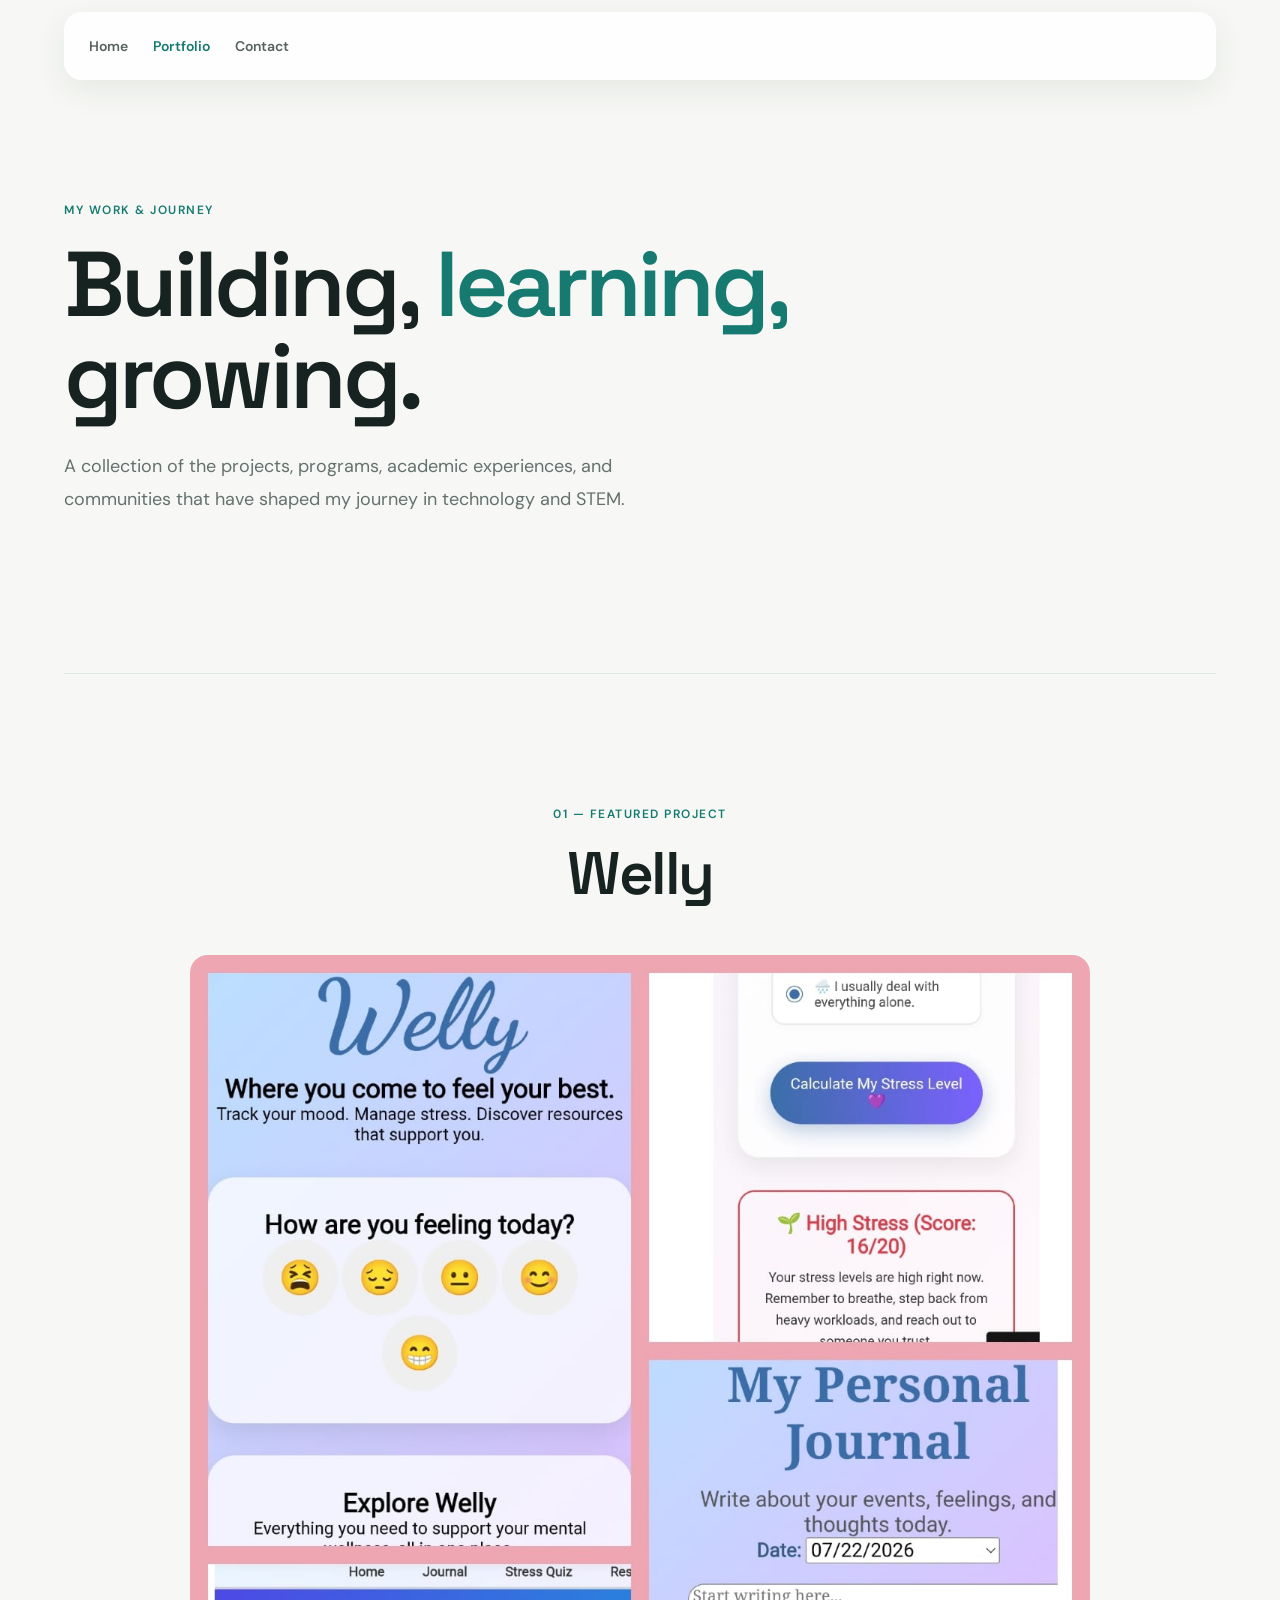
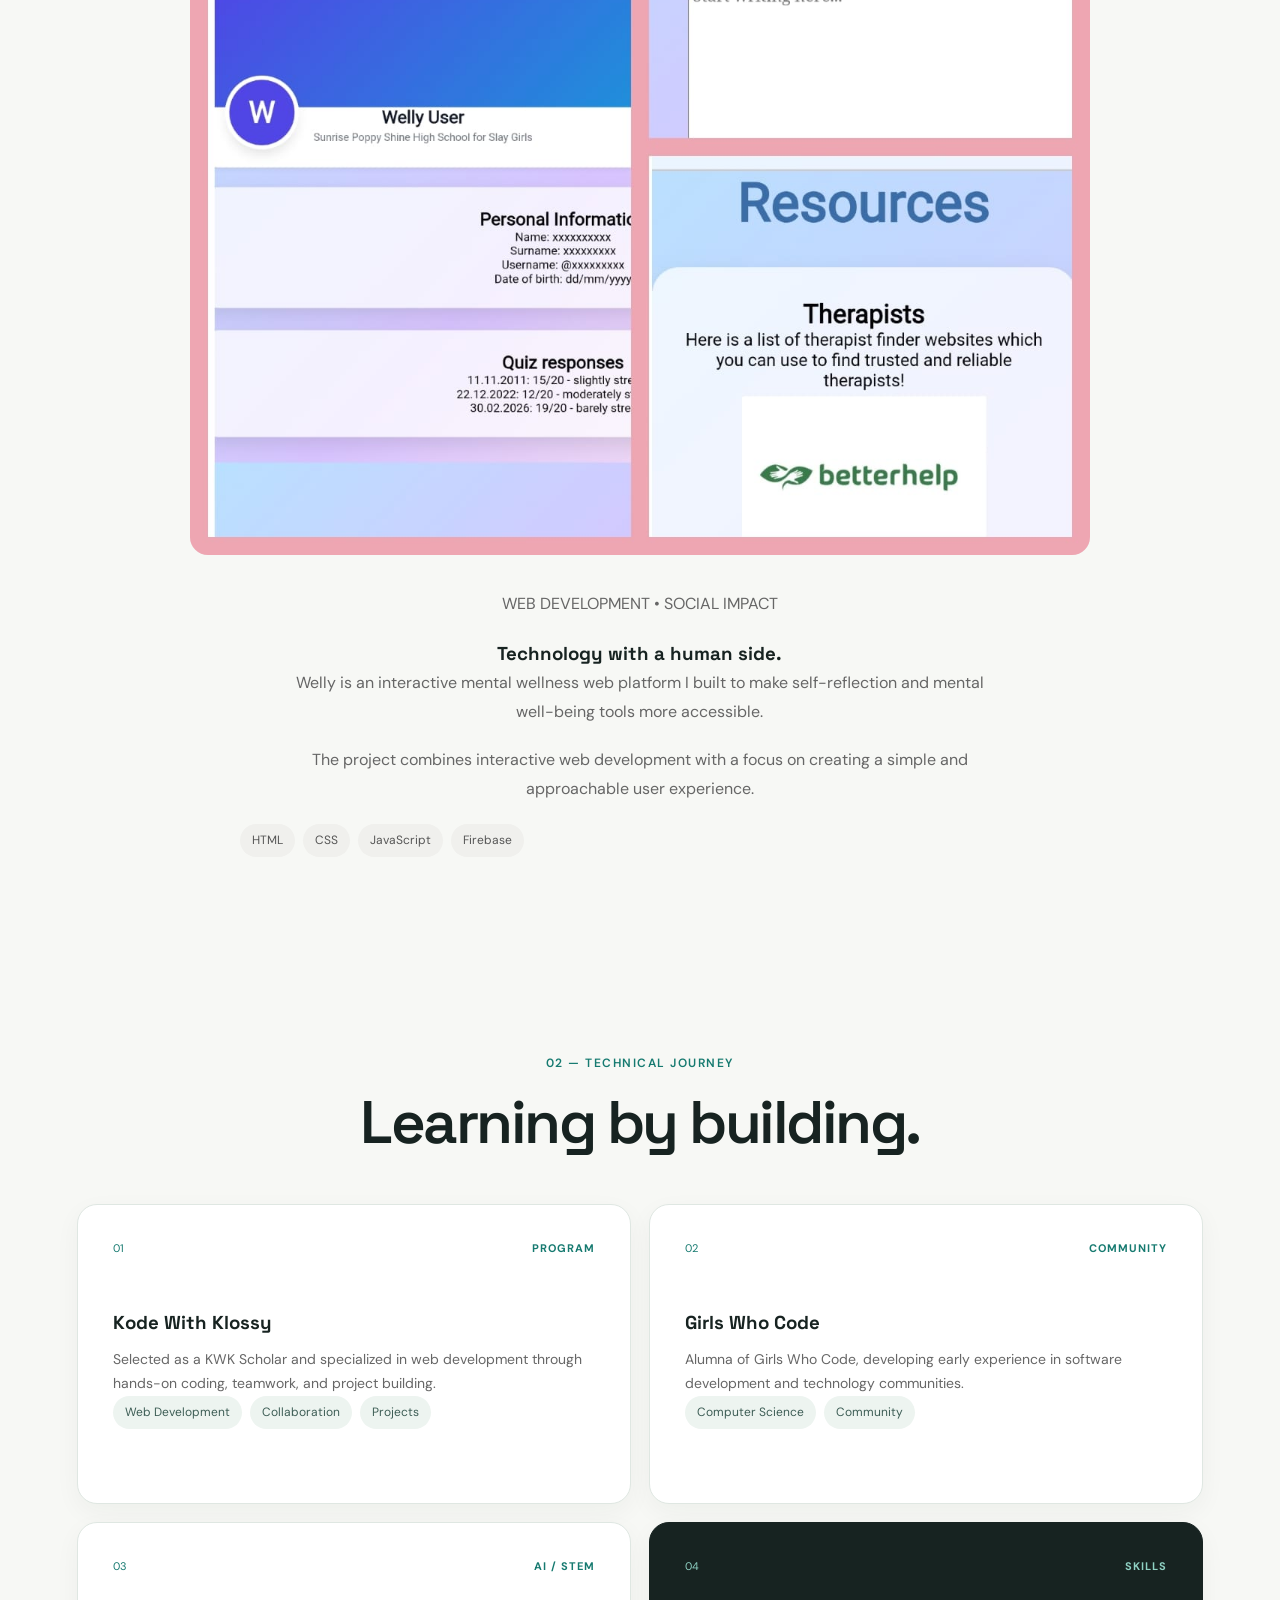
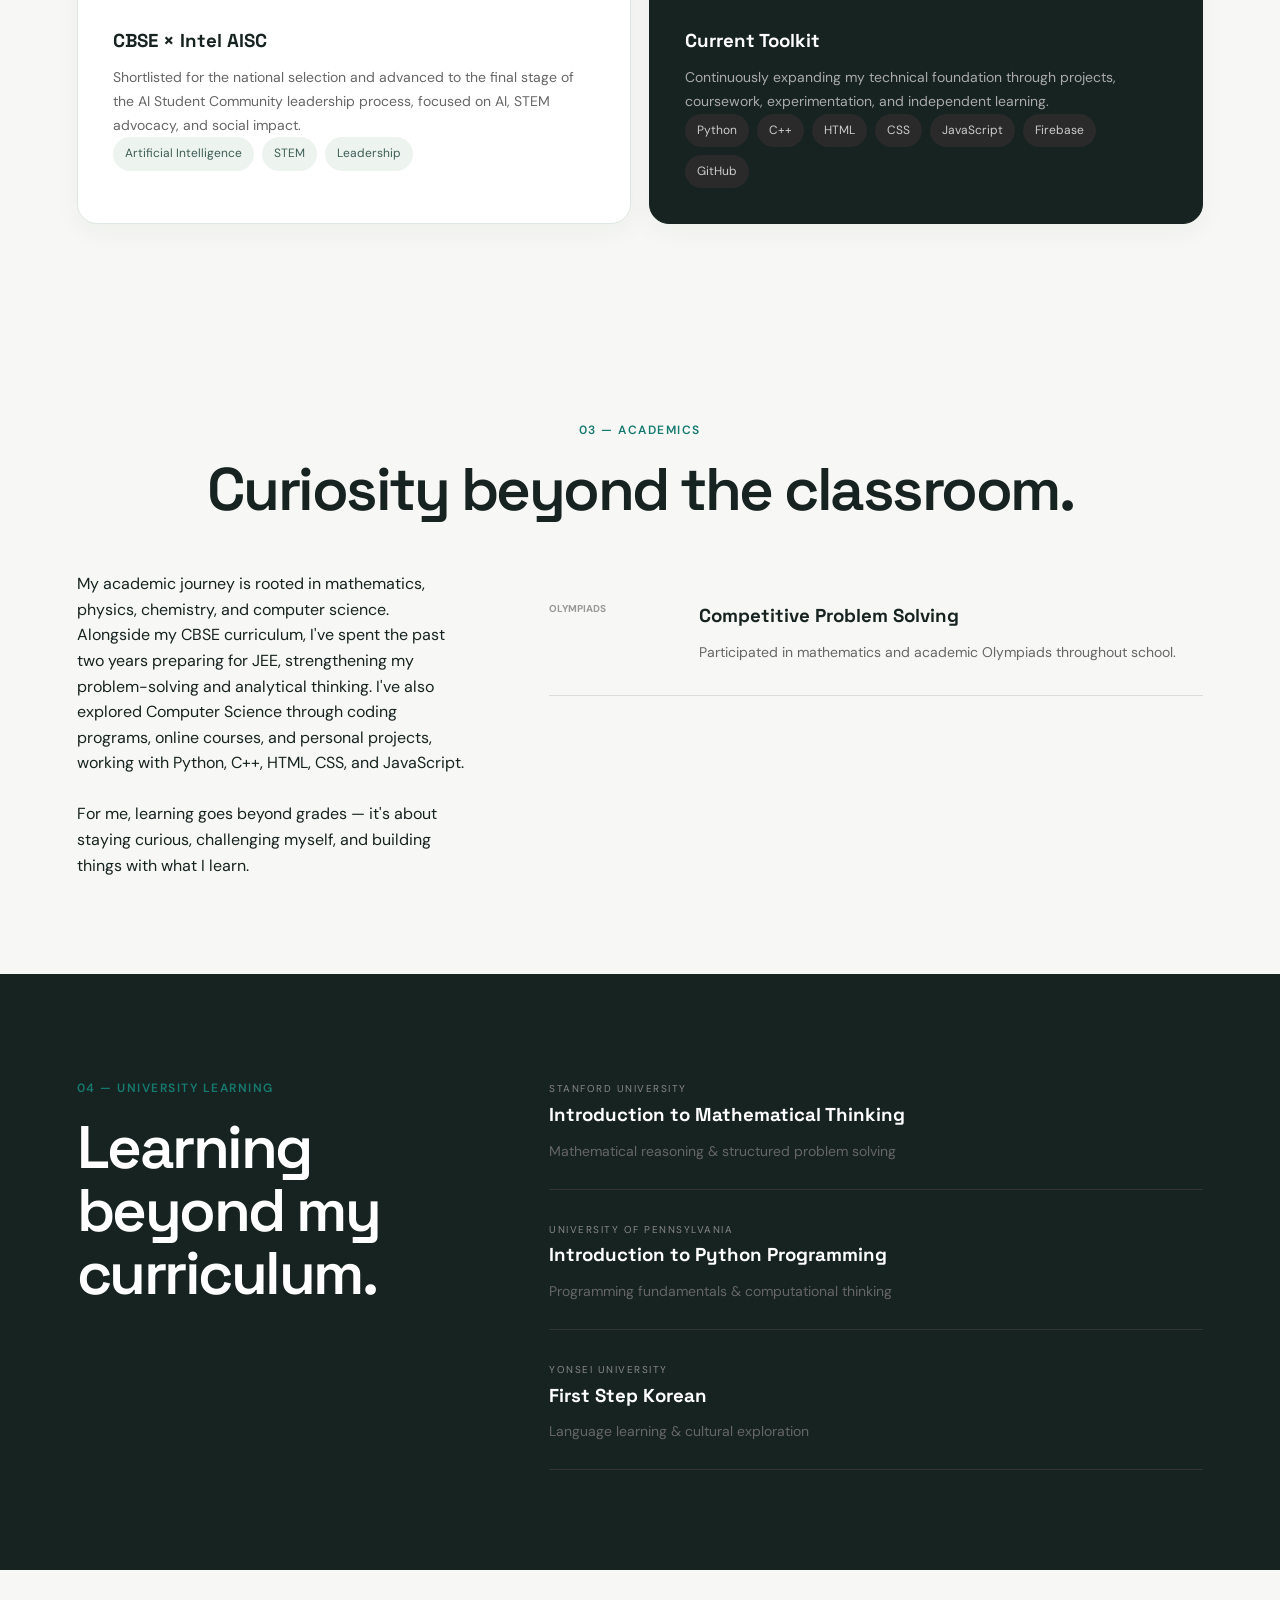
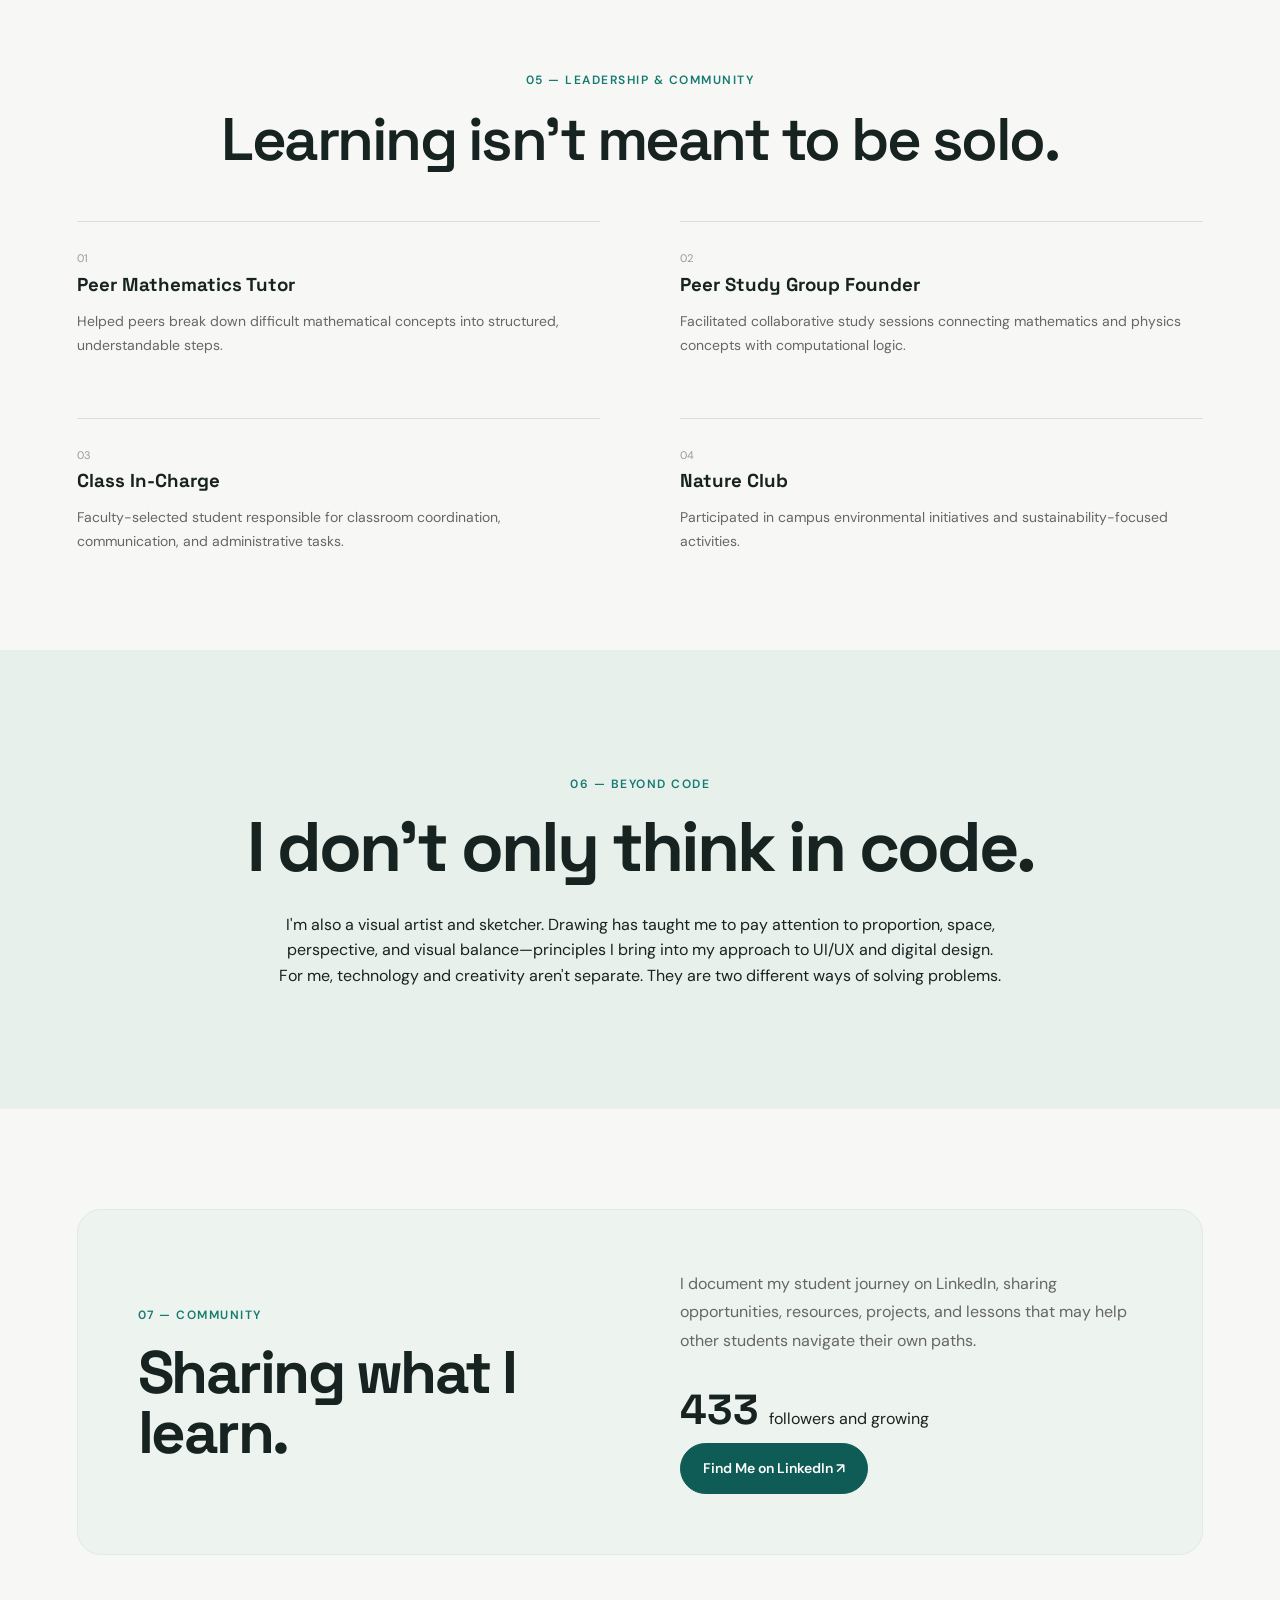
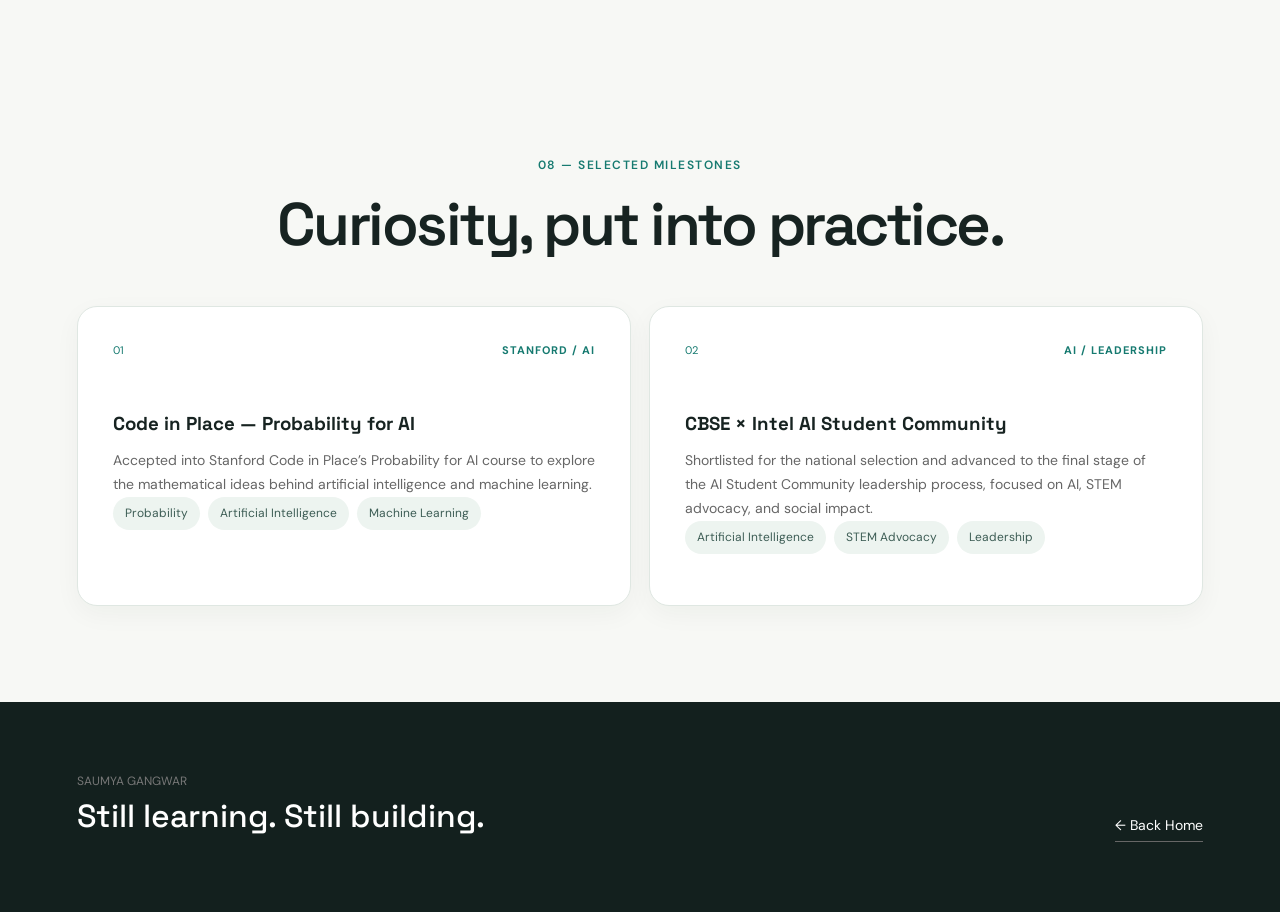
==== commit fab28857: "Restore portfolio milestones after cache refresh" ====
--- a/portfolio.html
+++ b/portfolio.html
@@ -264,9 +264,7 @@
                 </h3>
 
                 <p>
-                    Shortlisted as a candidate for the AI Student
-                    Community leadership cohort, focused on
-                    AI, STEM advocacy, and social-impact technology.
+                    Shortlisted for the national selection and advanced to the final stage of the AI Student Community leadership process, focused on AI, STEM advocacy, and social impact.
                 </p>
 
                 <div class="card-tags">
@@ -686,24 +684,26 @@
 
 
 
-        <section class="portfolio-section light-section">
+    <section class="portfolio-section light-section">
         <div class="section-heading">
             <div>
-                <p class="section-label">08 — ADDITIONAL MILESTONES</p>
-                <h2>Turning curiosity into practice.</h2>
+                <p class="section-label">08 — SELECTED MILESTONES</p>
+                <h2>Curiosity, put into practice.</h2>
             </div>
             <p class="section-number">08</p>
         </div>
         <div class="experience-grid">
             <article class="experience-card">
-                <div class="card-top"><span class="card-number">01</span><span class="card-type">AI / MATH</span></div>
-                <h3>Stanford Code in Place — Probability for AI</h3>
-                <p>Accepted into Stanford Code in Place’s Probability for AI course, exploring the mathematical foundations behind artificial intelligence and machine learning.</p>
+                <div class="card-top"><span class="card-number">01</span><span class="card-type">STANFORD / AI</span></div>
+                <h3>Code in Place — Probability for AI</h3>
+                <p>Accepted into Stanford Code in Place’s Probability for AI course to explore the mathematical ideas behind artificial intelligence and machine learning.</p>
+                <div class="card-tags"><span>Probability</span><span>Artificial Intelligence</span><span>Machine Learning</span></div>
             </article>
             <article class="experience-card">
-                <div class="card-top"><span class="card-number">02</span><span class="card-type">ENGINEERING / JEE</span></div>
-                <h3>Reusable JEE Revision Board</h3>
-                <p>Designed and built a reusable cardboard revision board with replaceable notes for Physics, Chemistry, and Mathematics, turning a no-wall-damage constraint into a practical study system.</p>
+                <div class="card-top"><span class="card-number">02</span><span class="card-type">AI / LEADERSHIP</span></div>
+                <h3>CBSE × Intel AI Student Community</h3>
+                <p>Shortlisted for the national selection and advanced to the final stage of the AI Student Community leadership process, focused on AI, STEM advocacy, and social impact.</p>
+                <div class="card-tags"><span>Artificial Intelligence</span><span>STEM Advocacy</span><span>Leadership</span></div>
             </article>
         </div>
     </section>
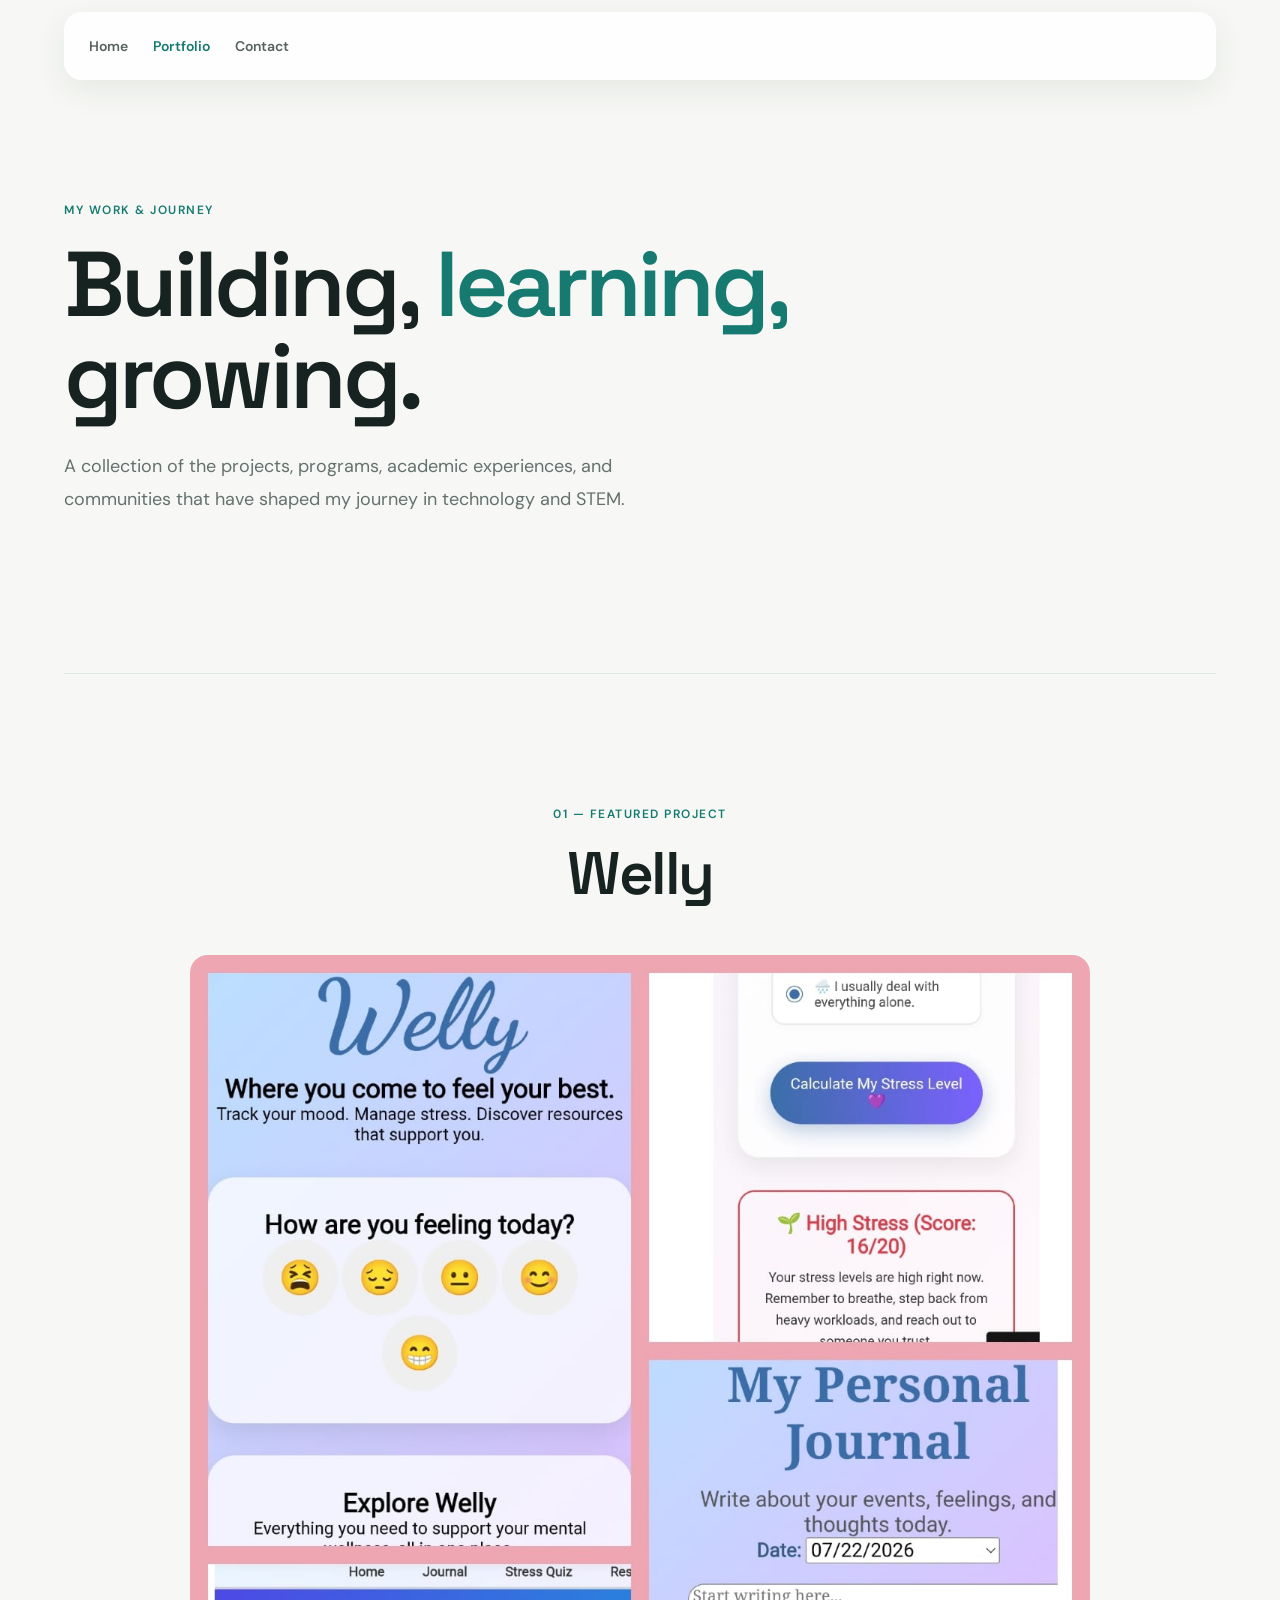
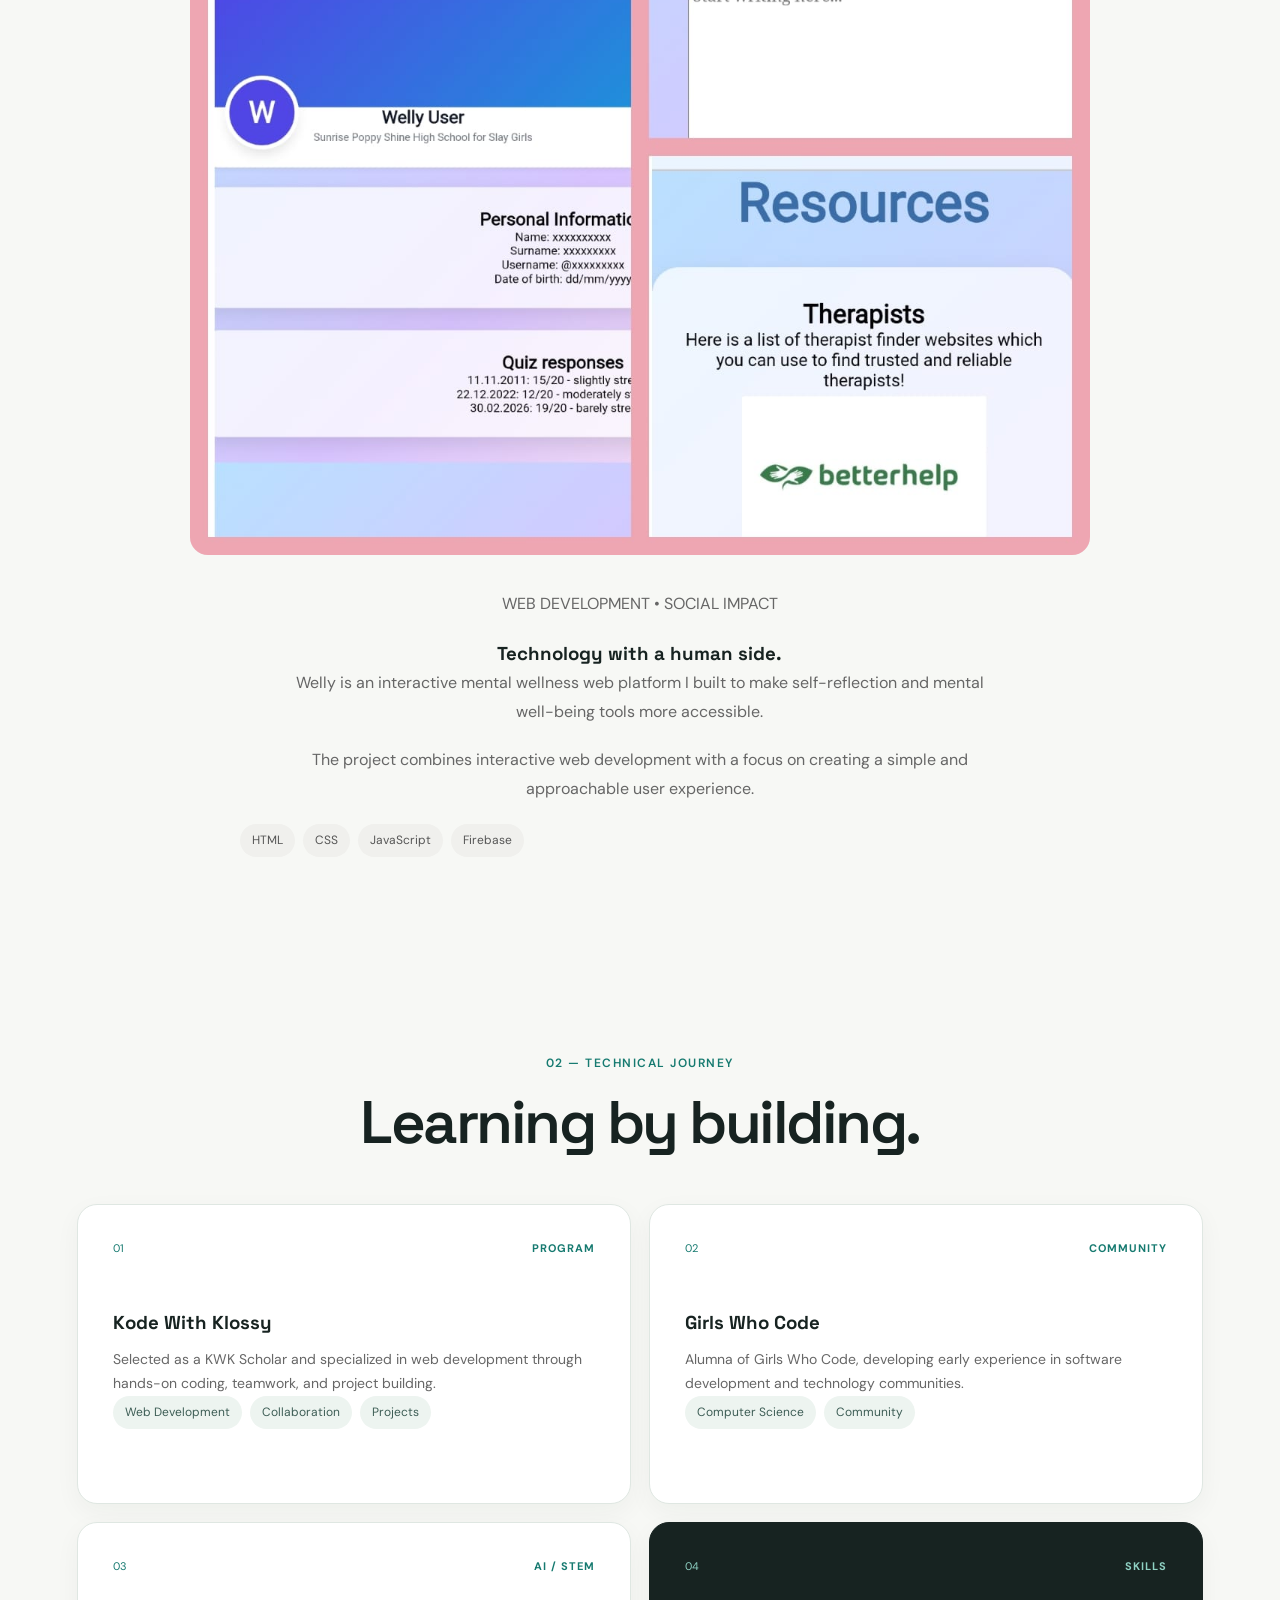
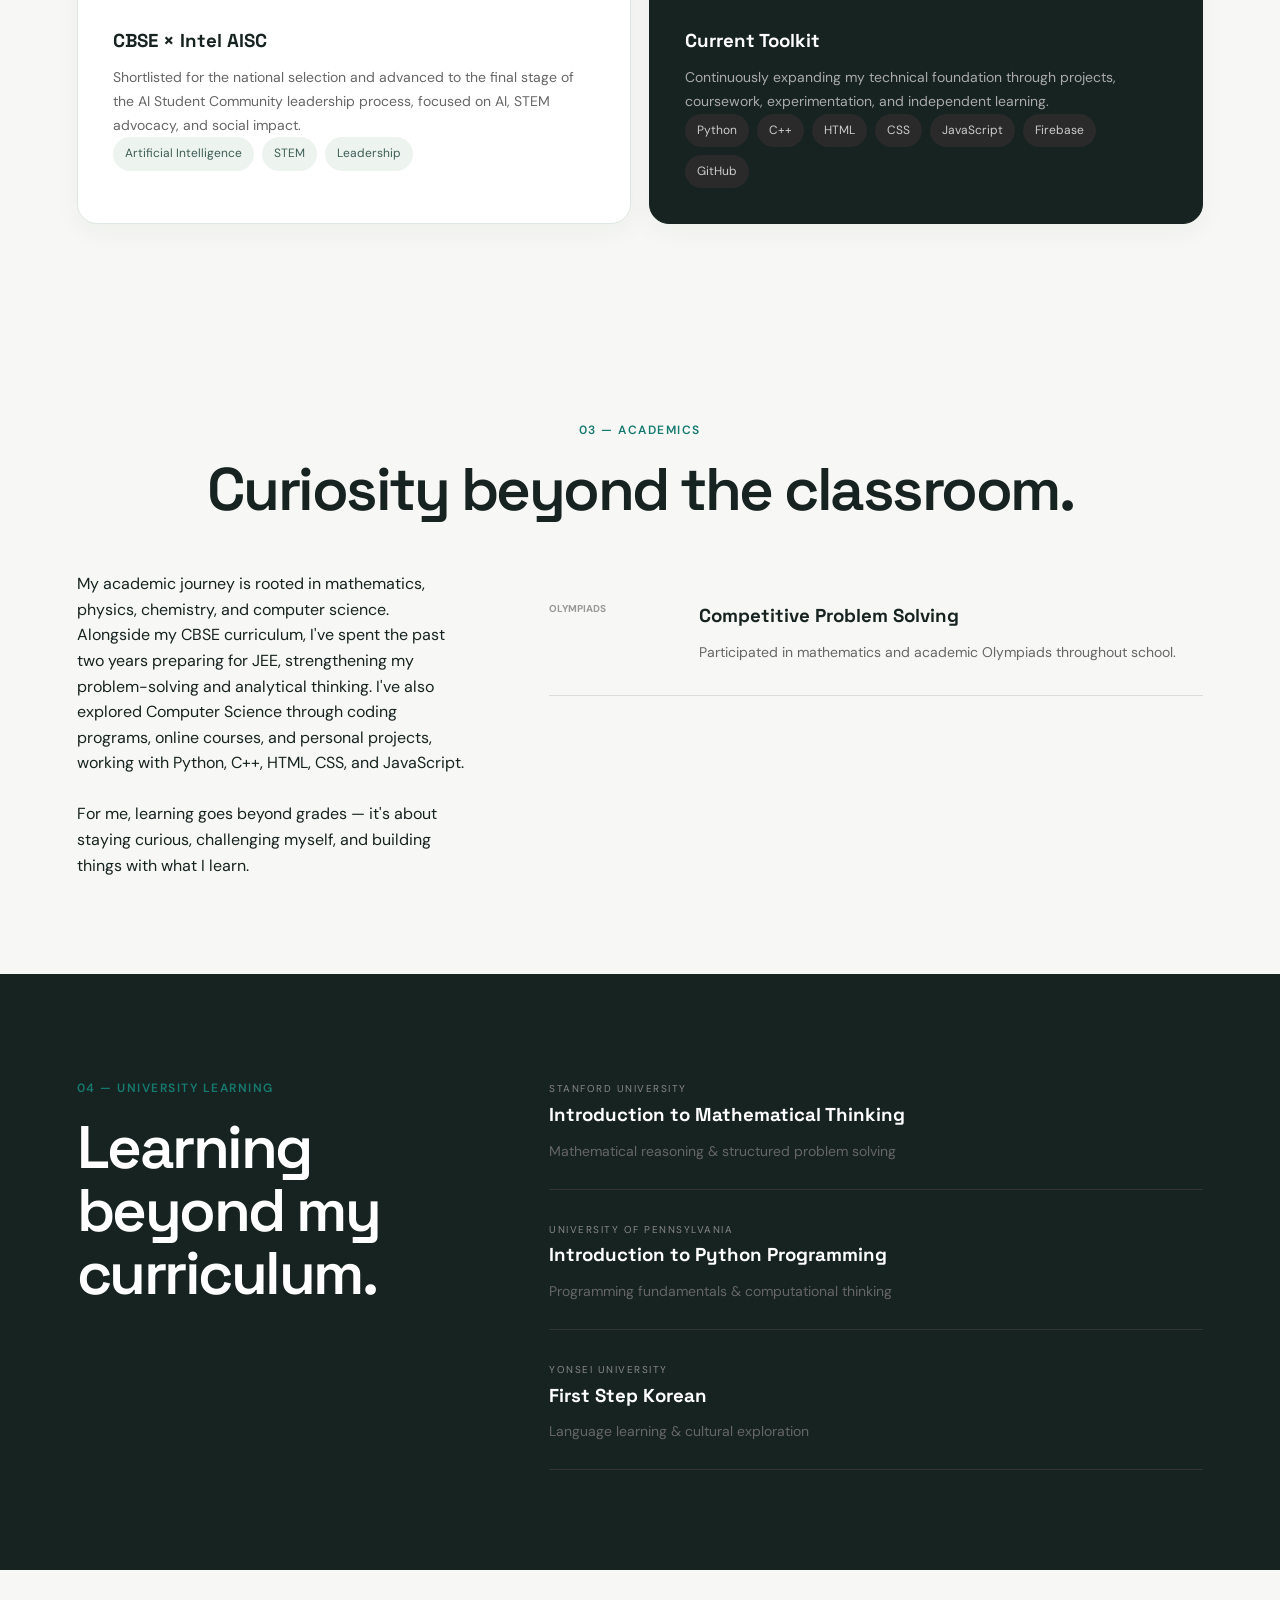
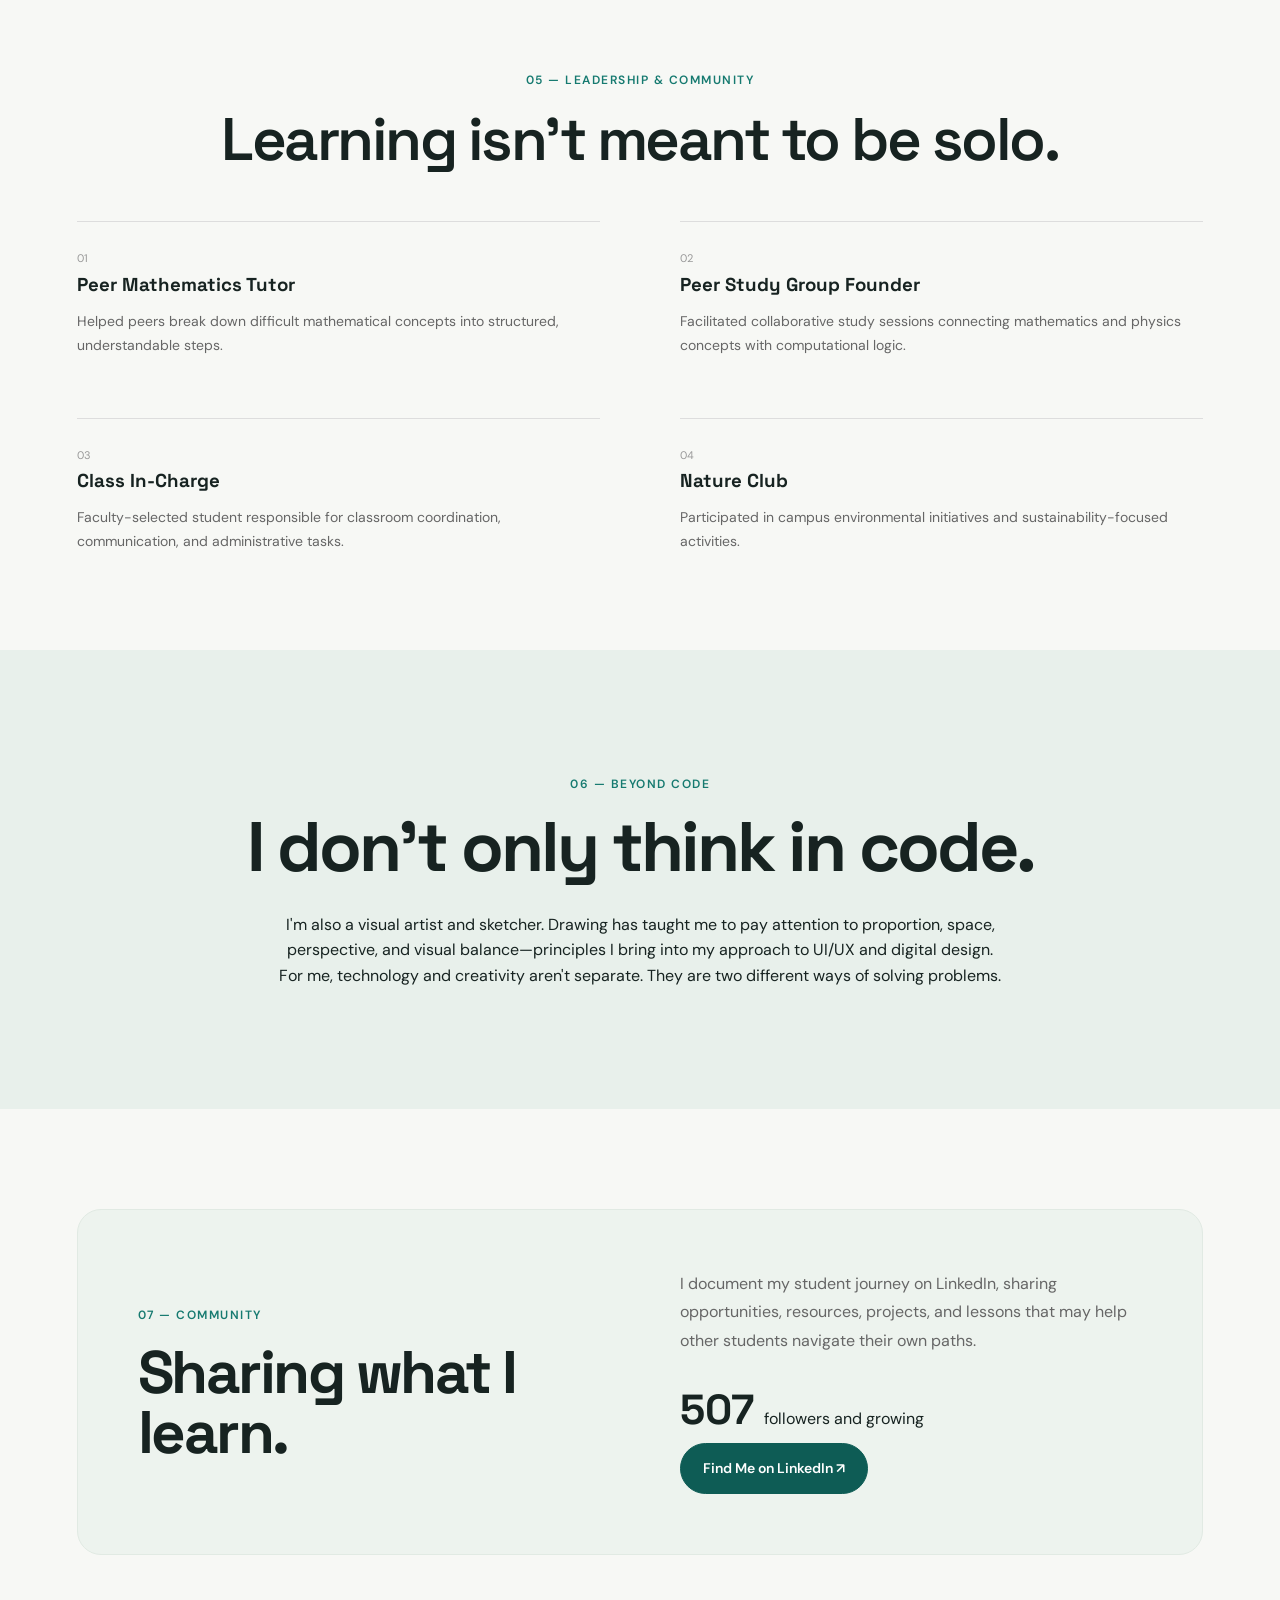
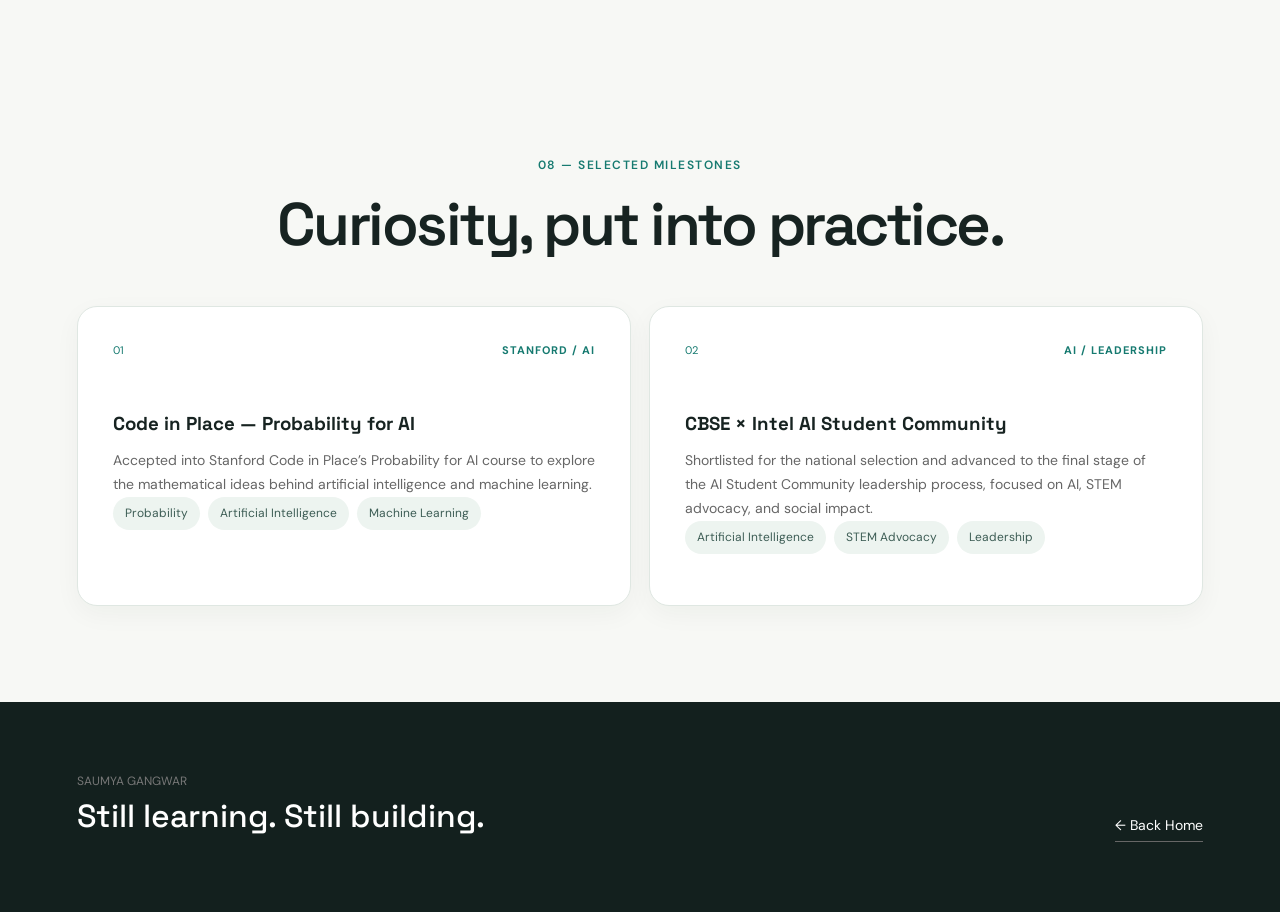
==== commit 905debbd: "Update LinkedIn follower count to 507" ====
--- a/portfolio.html
+++ b/portfolio.html
@@ -656,7 +656,7 @@
                 <div class="community-stat">
 
                     <strong>
-                        433
+                        507
                     </strong>
 
                     <span>
